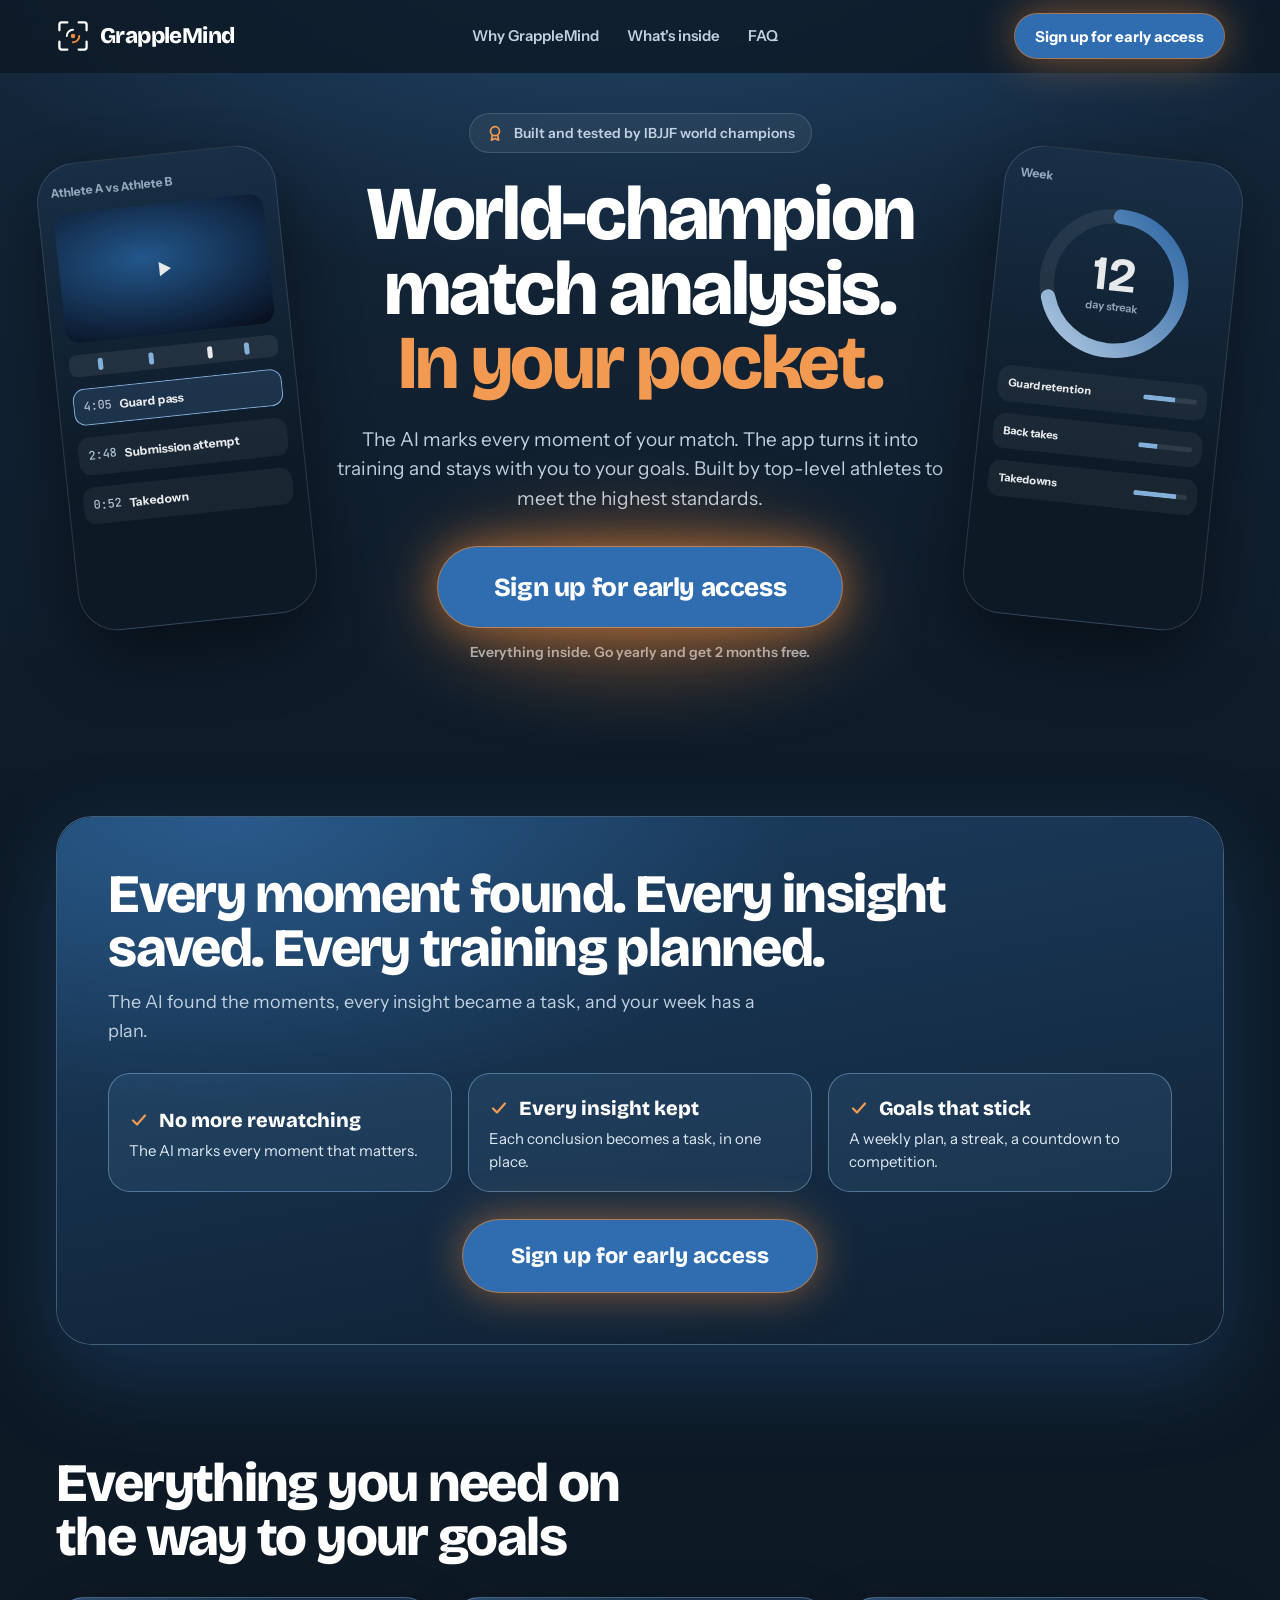
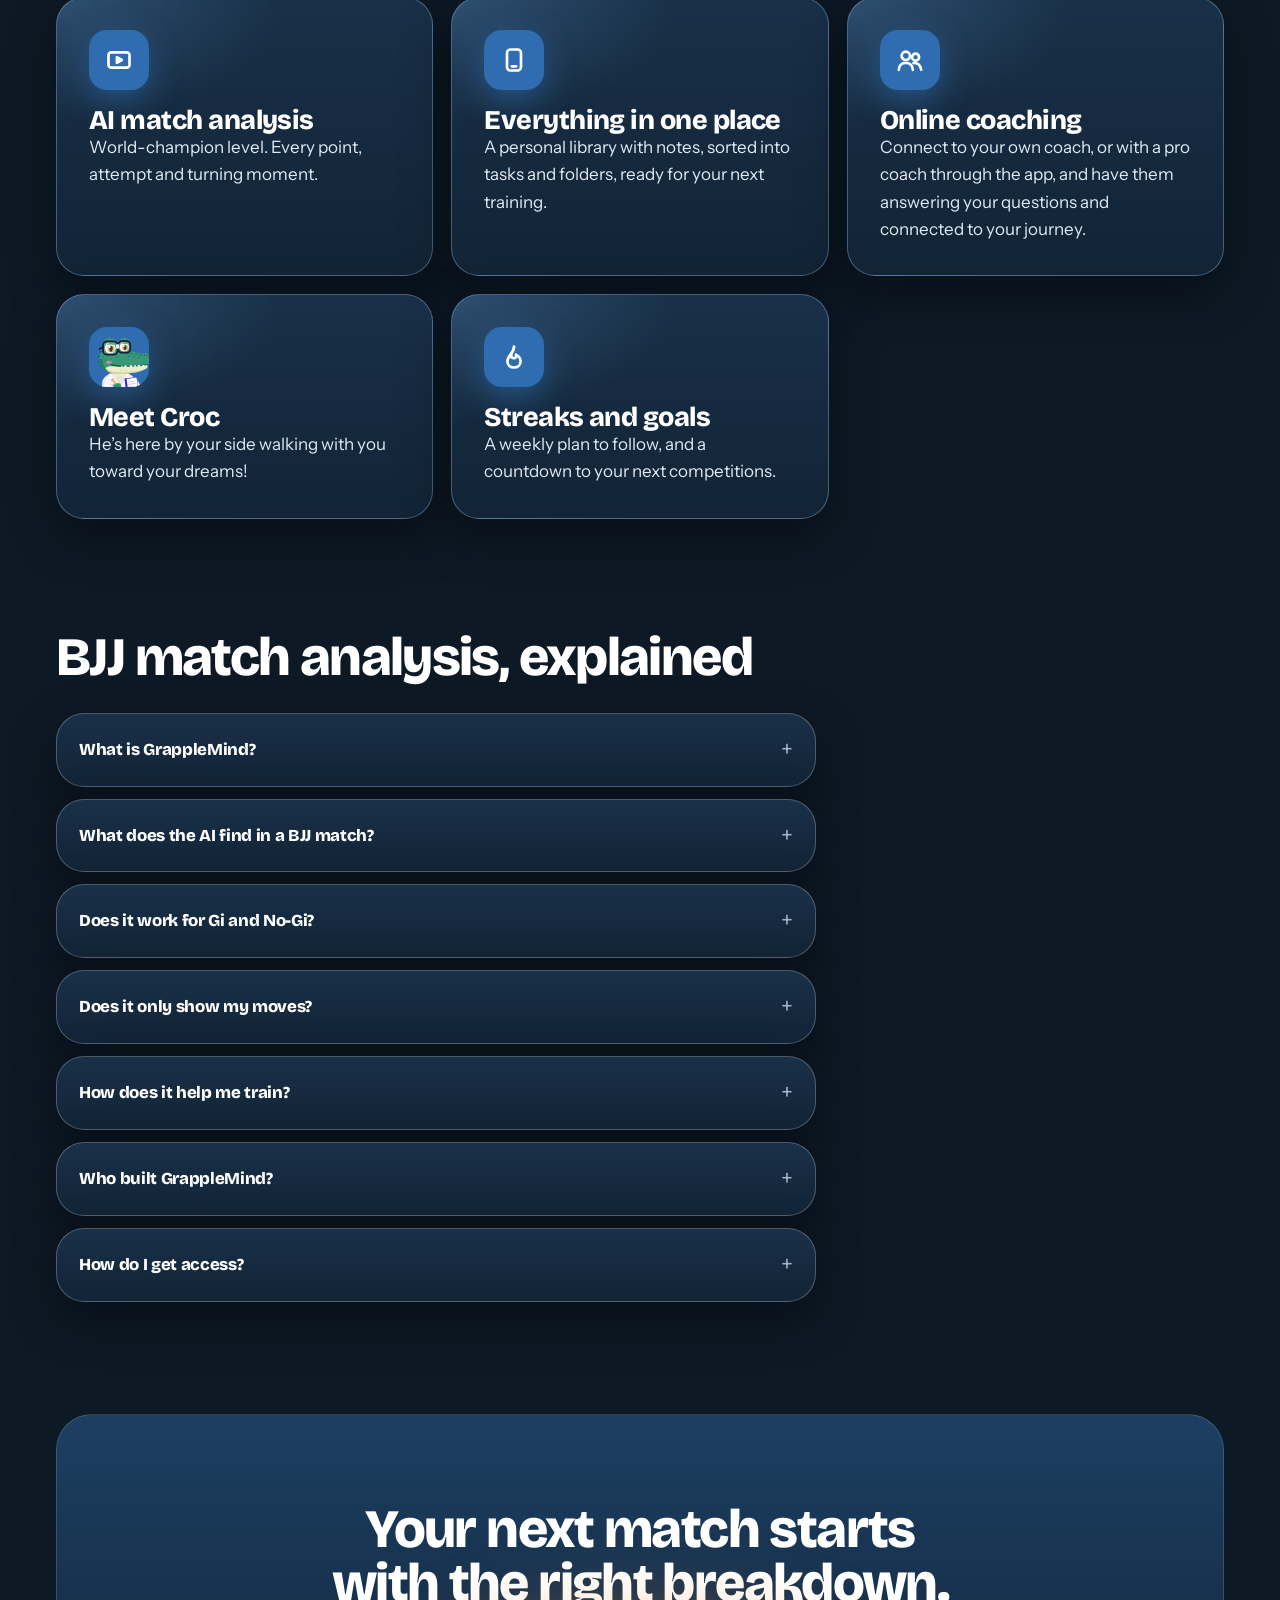
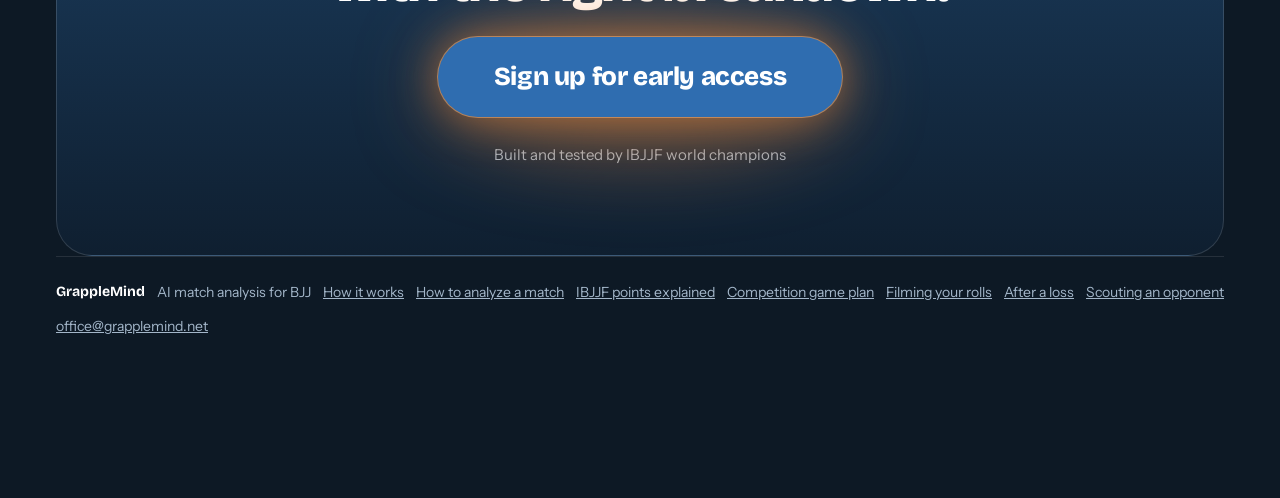
==== index.html @ 02803989 "Rebrand the site from Matsense to GrappleMind on grapplemind.net Company name and domain only; page " ====
<!doctype html>
<html lang="en">
<head>
<!-- Google tag (Google Analytics) -->
<script async src="https://www.googletagmanager.com/gtm.js?id=GTM-PMDFW2C8"></script>
<script>
  window.dataLayer = window.dataLayer || [];
  function gtag(){dataLayer.push(arguments);}
  gtag('js', new Date());
</script>
<meta charset="utf-8">
<meta name="viewport" content="width=device-width, initial-scale=1, viewport-fit=cover">
<title>GrappleMind – AI BJJ Match Analysis App | Early Access</title>
<meta name="theme-color" content="#0d1925">
<meta name="description" content="Upload your BJJ competition match and GrappleMind's AI marks every guard pass, sweep, takedown and submission attempt, then turns it into a training plan. Built and tested by IBJJF world champions.">
<link rel="canonical" href="https://grapplemind.net/">
<meta name="robots" content="index, follow, max-image-preview:large">
<meta name="google-site-verification" content="oQMGC3H673FT-9QRJowRnV9XY1MsQq0Cfc3tOooZmzQ">
<meta property="og:type" content="website">
<meta property="og:site_name" content="GrappleMind">
<meta property="og:url" content="https://grapplemind.net/">
<meta property="og:title" content="GrappleMind – AI BJJ match analysis, in your pocket">
<meta property="og:description" content="The AI marks every moment of your BJJ match and turns it into training. Built and tested by IBJJF world champions. Sign up for early access.">
<meta property="og:image" content="https://grapplemind.net/og-image.png">
<meta property="og:image:width" content="1200">
<meta property="og:image:height" content="630">
<meta property="og:image:alt" content="GrappleMind: world-champion BJJ match analysis in your pocket">
<meta property="og:locale" content="en_US">
<meta name="twitter:card" content="summary_large_image">
<meta name="twitter:title" content="GrappleMind – AI BJJ match analysis, in your pocket">
<meta name="twitter:description" content="The AI marks every moment of your BJJ match and turns it into training. Built and tested by IBJJF world champions.">
<meta name="twitter:image" content="https://grapplemind.net/og-image.png">
<link rel="icon" type="image/png" sizes="512x512" href="/icon-512.png">
<link rel="apple-touch-icon" href="/icon-512.png">
<script type="application/ld+json">
{
  "@context": "https://schema.org",
  "@graph": [
    {
      "@type": "Organization",
      "@id": "https://grapplemind.net/#org",
      "name": "GrappleMind",
      "url": "https://grapplemind.net/",
      "email": "office@grapplemind.net",
      "logo": "https://grapplemind.net/icon-512.png"
    },
    {
      "@type": "WebSite",
      "@id": "https://grapplemind.net/#website",
      "name": "GrappleMind",
      "url": "https://grapplemind.net/",
      "inLanguage": "en",
      "publisher": { "@id": "https://grapplemind.net/#org" }
    },
    {
      "@type": "SoftwareApplication",
      "name": "GrappleMind",
      "applicationCategory": "SportsApplication",
      "operatingSystem": "Web, iOS, Android",
      "url": "https://grapplemind.net/",
      "description": "AI match analysis for Brazilian Jiu-Jitsu (BJJ). The AI marks every point, attempt and turning moment in a competition match, turns each insight into a task, and builds a weekly training plan with streaks and a countdown to your next competition.",
      "publisher": { "@id": "https://grapplemind.net/#org" }
    },
    {
      "@type": "FAQPage",
      "mainEntity": [
        {
          "@type": "Question",
          "name": "What is GrappleMind?",
          "acceptedAnswer": {
            "@type": "Answer",
            "text": "GrappleMind is an AI match analysis app for Brazilian Jiu-Jitsu. You upload a video of your competition match, and the AI marks every moment that mattered, so you skip rewatching dead time and go straight to studying the key exchanges."
          }
        },
        {
          "@type": "Question",
          "name": "What does the AI find in a BJJ match?",
          "acceptedAnswer": {
            "@type": "Answer",
            "text": "Scoring moves like guard passes, sweeps, takedowns, mount, knee on belly and back takes, plus near-successful attempts such as advantages and submission attempts. Each moment is timestamped so you can jump right to it."
          }
        },
        {
          "@type": "Question",
          "name": "Does it work for Gi and No-Gi?",
          "acceptedAnswer": {
            "@type": "Answer",
            "text": "Yes. GrappleMind analyzes both Gi and No-Gi competition matches."
          }
        },
        {
          "@type": "Question",
          "name": "Does it only show my moves?",
          "acceptedAnswer": {
            "@type": "Answer",
            "text": "No. It marks what both athletes did. If your opponent passed your guard, you see that moment too, because that is exactly what you need to learn from."
          }
        },
        {
          "@type": "Question",
          "name": "How does it help me train?",
          "acceptedAnswer": {
            "@type": "Answer",
            "text": "Every insight you take from a match becomes a task in your personal library. The app builds a weekly training plan with a streak and a countdown to your next competition, and you can connect with a coach to review your matches together."
          }
        },
        {
          "@type": "Question",
          "name": "Who built GrappleMind?",
          "acceptedAnswer": {
            "@type": "Answer",
            "text": "GrappleMind is built and tested by IBJJF world champions who review their own matches this way, so the analysis matches how top competitors actually study."
          }
        },
        {
          "@type": "Question",
          "name": "How do I get access?",
          "acceptedAnswer": {
            "@type": "Answer",
            "text": "Sign up for early access on this page. Going yearly gets you 2 months free."
          }
        }
      ]
    }
  ]
}
</script>
<link rel="preconnect" href="https://fonts.googleapis.com">
<link rel="preconnect" href="https://fonts.gstatic.com" crossorigin>
<link rel="stylesheet" href="https://fonts.googleapis.com/css2?family=Bricolage+Grotesque:opsz,wght@12..96,600..800&family=Instrument+Sans:wght@400;500;600;700&family=JetBrains+Mono:wght@500&family=Caveat:wght@500;700&display=swap">
<style>
:root {
color-scheme: dark;
--ground: #0d1925;
--ground-top: #14273b;
--raised-top: #193048;
--raised: #122436;
--panel-top: #1c3f62;
--panel-bottom: #0f1f30;
--brand: #2f6db0;
--brand-deep: #255d95;
--brand-ink: #90bfee;
--brand-soft: rgba(100, 160, 220, 0.18);
--brand-glow: rgba(60, 130, 200, 0.42);
--ink: #ffffff;
--ink-soft: #e0eaf4;
--ink-muted: #c0d0e0;
--ink-subtle: #a3b6c9;
--on-pill: #0f1f30;
--line: rgba(255, 255, 255, 0.14);
--line-strong: rgba(255, 255, 255, 0.24);
--glass: rgba(255, 255, 255, 0.06);
--scrim: rgba(4, 10, 18, 0.66);
--warm-glow: rgba(243, 140, 60, 0.55);
--warm-edge: rgba(246, 176, 116, 0.55);
--warm: #f39a52;
--mark: #f08a3c;
--focus: #ffd24a;
--danger: #ff9b9b;
--font-display: "Bricolage Grotesque", "Helvetica Neue", Arial, sans-serif;
--font-body: "Instrument Sans", "Helvetica Neue", Arial, sans-serif;
--font-mono: "JetBrains Mono", Menlo, Consolas, monospace;
--step--1: 0.875rem;
--step-0: 1.0625rem;
--step-1: 1.25rem;
--step-2: clamp(1.5rem, 1.2rem + 1vw, 1.75rem);
--step-3: clamp(2rem, 1.3rem + 2.6vw, 3.6rem);
--step-4: clamp(2.6rem, 1.6rem + 4vw, 4.75rem);
--radius-card: 28px;
--radius-panel: 36px;
--wrap: 1200px;
--gutter: 16px;
--ease-out: cubic-bezier(0.23, 1, 0.32, 1);
--ease-in-out: cubic-bezier(0.77, 0, 0.175, 1);
--ease-drawer: cubic-bezier(0.32, 0.72, 0, 1);
}
* { box-sizing: border-box; }
[hidden] { display: none !important; }
main { overflow-x: clip; }
html { scroll-behavior: smooth; -webkit-tap-highlight-color: transparent; -webkit-text-size-adjust: 100%; }
button, .join, .ghost, .chips a, .nav a, .plan, .again, .linkbtn, .x, .brand {
touch-action: manipulation; user-select: none; -webkit-user-select: none; -webkit-touch-callout: none;
}
@media (prefers-reduced-motion: reduce) { html { scroll-behavior: auto; } }
body {
margin: 0;
font-family: var(--font-body);
font-size: var(--step-0);
line-height: 1.6;
color: var(--ink);
background:
radial-gradient(1100px 620px at 50% -140px, rgba(60, 130, 200, 0.42), rgba(60, 130, 200, 0) 70%),
linear-gradient(var(--ground-top) 0, var(--ground) 900px) var(--ground);
overflow-x: clip;
}
h1, h2, h3 { font-family: var(--font-display); font-weight: 800; margin: 0; text-wrap: balance; }
p { margin: 0; }
a { color: var(--brand-ink); }
a:focus-visible, button:focus-visible, .plan:has(input:focus-visible) {
outline: 2px solid var(--focus); outline-offset: 3px;
}
.wrap { max-width: var(--wrap); margin-inline: auto; padding-inline: var(--gutter); }
.sr-only { position: absolute; width: 1px; height: 1px; overflow: hidden; clip: rect(0 0 0 0); white-space: nowrap; }
.join {
position: relative; display: inline-flex; align-items: center; justify-content: center; gap: 10px;
border: 0; border-radius: 999px; cursor: pointer; text-decoration: none;
background: var(--brand); color: var(--ink);
font-family: var(--font-body); font-weight: 700; font-size: var(--step-0);
height: 52px; padding-inline: 26px;
box-shadow: 0 0 0 1px var(--warm-edge), 0 0 44px var(--warm-glow);
transition: transform 160ms var(--ease-out), box-shadow 200ms ease;
}
.join:active { transform: scale(.97); }
.join--hero {
height: 80px; padding-inline: 56px; font-family: var(--font-display); font-weight: 800;
font-size: 1.625rem; letter-spacing: -0.4px;
}
.ghost {
display: inline-flex; align-items: center; height: 44px; padding-inline: 18px; border-radius: 999px;
border: 1px solid var(--line-strong); color: var(--ink); text-decoration: none; font-weight: 700; font-size: 0.9375rem;
background: transparent; cursor: pointer; font-family: var(--font-body);
transition: background 150ms ease, transform 160ms var(--ease-out);
}
.ghost:active, .chips a:active, .x:active, .again:active, .linkbtn:active { transform: scale(.97); }
.aura-wrap { position: relative; display: inline-flex; justify-content: center; }
.aura {
position: absolute; left: 50%; top: 50%; width: 440px; max-width: 100%; height: 120px;
transform: translate(-50%, -40%); border-radius: 50%;
background: rgba(243, 140, 60, 0.48); filter: blur(44px); pointer-events: none;
animation: breathe 3.2s ease-in-out infinite;
}
@keyframes breathe { 0%, 100% { opacity: .55; scale: 1; } 50% { opacity: 1; scale: 1.12; } }
@media (prefers-reduced-motion: reduce) { .aura { animation: none; opacity: .8; } }
.top {
position: sticky; top: env(safe-area-inset-top, 0px); z-index: 20;
background: rgba(13, 25, 37, 0.82); backdrop-filter: blur(12px); -webkit-backdrop-filter: blur(12px);
border-bottom: 1px solid transparent; transition: border-color .2s;
}
.top.is-scrolled { border-bottom-color: rgba(255, 255, 255, 0.08); }
.top__row { display: flex; align-items: center; justify-content: space-between; gap: 16px; min-height: 72px; }
.brand { display: inline-flex; align-items: center; gap: 10px; color: var(--ink); text-decoration: none; }
.brand__name { font-family: var(--font-display); font-weight: 800; font-size: 1.4rem; letter-spacing: -0.6px; }
.nav { display: flex; gap: 28px; }
.nav a { color: var(--ink-muted); text-decoration: none; font-weight: 600; font-size: 0.9375rem; transition: color .15s; }
.nav a.is-here { color: var(--ink); }
.top__actions { display: flex; align-items: center; gap: 10px; }
.top__join { height: 44px; padding-inline: 20px; font-size: 0.9375rem; opacity: 0; pointer-events: none; transform: translateY(-4px); transition: opacity 200ms ease, transform 200ms var(--ease-out); }
.top.show-join .top__join { opacity: 1; pointer-events: auto; transform: none; }
.chips { display: none; gap: 8px; overflow-x: auto; scrollbar-width: none; padding-bottom: 12px; }
.chips::-webkit-scrollbar { display: none; }
.chips a {
flex: none; display: inline-flex; align-items: center; height: 36px; padding-inline: 14px; border-radius: 999px;
background: var(--glass); border: 1px solid var(--line); color: var(--ink-soft); text-decoration: none; font-size: var(--step--1); font-weight: 600;
}
.chips a.is-here { background: var(--brand-soft); border-color: var(--brand-ink); color: var(--ink); }
.hero { padding-block: 40px 96px; }
.hero__grid { display: grid; grid-template-columns: minmax(0, 1fr) minmax(0, 620px) minmax(0, 1fr); gap: 32px; align-items: center; }
.hero__centre { display: flex; flex-direction: column; align-items: center; text-align: center; gap: 24px; min-width: 0; }
.badge {
display: inline-flex; align-items: center; gap: 10px; padding: 8px 16px; border-radius: 999px;
background: var(--glass); border: 1px solid var(--line); font-size: var(--step--1); font-weight: 600; color: var(--ink-muted);
}
.hero h1 { font-size: var(--step-4); line-height: 0.98; letter-spacing: -0.03em; }
.hero h1 em { font-style: normal; color: var(--warm); }
.hero__lede { font-size: 1.1875rem; line-height: 1.55; color: var(--ink-muted); max-width: 34em; }
.hero__note { font-size: var(--step--1); font-weight: 600; color: var(--ink-subtle); }
.joinbox { width: 100%; display: flex; flex-direction: column; align-items: center; gap: 14px; margin-top: 10px; }
.planform {
position: relative; width: 100%; max-width: 560px; text-align: left;
display: flex; flex-direction: column; gap: 14px; padding: 18px; border-radius: 30px;
background: rgba(13, 25, 37, 0.94); border: 1px solid var(--warm-edge); box-shadow: 0 20px 60px rgba(0, 0, 0, 0.45);
animation: rise 240ms var(--ease-out);
}
@keyframes rise { from { opacity: 0; transform: translateY(8px) scale(.98); } to { opacity: 1; transform: none; } }
@media (prefers-reduced-motion: reduce) { .planform, .sheet__card { animation: fade 200ms ease; } .thumbbar, .top__join { transition: opacity 200ms ease; } }
.planform__head { display: flex; justify-content: space-between; align-items: center; gap: 12px; }
.planform__title { font-size: var(--step--1); font-weight: 700; color: var(--ink-muted); }
.planform__done { font-weight: 700; color: var(--ink); text-align: center; padding: 8px 0; }
#earlyRow input { flex-basis: 140px; }
.linkbtn { background: none; border: 0; color: var(--ink-subtle); font: inherit; font-size: var(--step--1); cursor: pointer; min-height: 44px; padding: 0 10px; margin: -10px -6px -10px 0; border-radius: 10px; }
.plans { display: grid; grid-template-columns: repeat(2, minmax(0, 1fr)); gap: 10px; border: 0; margin: 0; padding: 0; }
.plan { position: relative; display: flex; flex-direction: column; gap: 6px; padding: 14px 16px; border-radius: 18px; cursor: pointer;
background: rgba(255, 255, 255, 0.04); border: 2px solid var(--line); transition: background 150ms ease, border-color 150ms ease, transform 160ms var(--ease-out); }
.plan:active { transform: scale(.98); }
.plan input { position: absolute; opacity: 0; pointer-events: none; }
.plan:has(input:checked) { background: var(--brand-soft); border-color: var(--brand-ink); }
.plan__name { display: flex; justify-content: space-between; align-items: center; gap: 6px; font-weight: 700; font-size: 0.9375rem; }
.plan__tag { font-size: 0.75rem; font-weight: 800; padding: 3px 9px; border-radius: 999px; background: var(--warm); color: var(--on-pill); }
.plan__price { font-family: var(--font-display); font-weight: 800; font-size: 1.875rem; line-height: 1.1; }
.plan__price small { font-family: var(--font-body); font-weight: 500; font-size: var(--step--1); color: var(--ink-muted); }
.plan__sub { font-size: 0.8125rem; color: var(--ink-subtle); }
.emailrow { display: flex; flex-wrap: wrap; gap: 8px; padding: 6px; border-radius: 999px; background: rgba(5, 12, 20, 0.5); border: 1px solid var(--line-strong); }
.emailrow:focus-within { border-color: var(--brand-ink); }
.emailrow input { flex: 1 1 200px; min-width: 0; height: 56px; padding-inline: 20px; border: 0; background: transparent; color: var(--ink); font: inherit; font-size: 1.0625rem; }
.emailrow input:focus { outline: none; }
.emailrow input::placeholder, .field input::placeholder { color: var(--ink-subtle); }
.emailrow .join { height: 56px; }
.err { font-size: var(--step--1); color: var(--danger); }
.phone {
width: 240px; height: 470px; border-radius: 40px; padding: 18px 14px; margin-inline: auto;
background: linear-gradient(var(--raised-top), var(--ground) 70%); border: 1px solid var(--line);
box-shadow: 0 30px 70px rgba(0, 0, 0, 0.5); display: flex; flex-direction: column; gap: 12px; opacity: .9;
}
.phone--l { transform: rotate(-6deg); }
.phone--r { transform: rotate(6deg); }
.phone__title { font-size: 0.75rem; font-weight: 700; color: var(--ink-subtle); }
.video { height: 130px; border-radius: 14px; background: radial-gradient(200px 100px at 40% 40%, var(--brand-deep), #070b19); display: grid; place-items: center; }
.strip { position: relative; height: 22px; border-radius: 8px; background: rgba(255, 255, 255, 0.08); }
.strip span { position: absolute; top: 5px; width: 5px; height: 12px; border-radius: 2px; background: var(--brand-ink); }
.strip span.now { background: var(--ink); }
.moment { display: flex; gap: 8px; align-items: center; padding: 9px 10px; border-radius: 12px; background: var(--glass); font-size: 0.75rem; font-weight: 700; }
.moment.is-on { background: var(--brand-soft); box-shadow: inset 0 0 0 1px var(--brand-ink); }
.moment time { font-family: var(--font-mono); font-weight: 500; color: var(--ink-muted); }
.ring { position: relative; width: 160px; height: 160px; align-self: center; }
.ring__num { position: absolute; inset: 0; display: flex; flex-direction: column; align-items: center; justify-content: center; }
.ring__num b { font-family: var(--font-display); font-size: 3rem; line-height: 1; }
.ring__num span { font-size: 0.6875rem; font-weight: 600; color: var(--ink-subtle); }
.ring__arc { stroke-dasharray: 0 528; transition: stroke-dasharray 1.4s cubic-bezier(.2, .8, .2, 1); }
.ring.is-in .ring__arc { stroke-dasharray: 370 528; }
@media (prefers-reduced-motion: reduce) { .ring__arc { transition: none; stroke-dasharray: 370 528; } }
.bar { display: flex; align-items: center; gap: 8px; background: var(--glass); border-radius: 12px; padding: 9px 10px; font-size: 0.6875rem; font-weight: 700; }
.bar span:first-child { flex: 1; }
.bar i { display: block; width: 54px; height: 5px; border-radius: 999px; background: rgba(255, 255, 255, 0.1); overflow: hidden; }
.bar i::after { content: ""; display: block; height: 100%; width: var(--p); background: var(--brand-ink); }
.section { padding-block: 56px; scroll-margin-top: 90px; }
.section h2 { font-size: var(--step-3); line-height: 1; letter-spacing: -0.03em; max-width: 16em; }
.cards { display: grid; grid-template-columns: repeat(auto-fit, minmax(min(300px, 100%), 1fr)); gap: 18px; margin-top: 32px; }
.card {
border-radius: var(--radius-card); padding: 32px; display: flex; flex-direction: column; gap: 16px;
background: linear-gradient(180deg, var(--raised-top), var(--raised)); border: 1px solid var(--line-strong);
box-shadow: 0 18px 50px rgba(0, 0, 0, 0.4); transition: transform 200ms var(--ease-out), border-color 200ms ease;
}
.card h3 { font-size: 1.875rem; line-height: 1.05; letter-spacing: -0.02em; }
.card p { font-size: 1.125rem; color: var(--ink-soft); }
.card__top { display: flex; justify-content: space-between; align-items: center; }
.icon-ring { width: 60px; height: 60px; border-radius: 50%; background: rgba(255, 255, 255, 0.1); border: 1px solid rgba(255, 255, 255, 0.3); display: grid; place-items: center; }
.card__n { font-family: var(--font-display); font-size: 2.75rem; font-weight: 800; color: rgba(255, 255, 255, 0.16); }
.card--feature { background: radial-gradient(320px 180px at 0% 0%, rgba(100, 160, 220, 0.28), rgba(100, 160, 220, 0) 70%), linear-gradient(180deg, var(--raised-top), var(--raised)); border-color: rgba(144, 191, 238, 0.38); }
.card--feature h3 { font-size: 1.6875rem; }
.card--feature p { font-size: 1.0625rem; }
.icon-tile { width: 60px; height: 60px; border-radius: 18px; background: var(--brand); box-shadow: 0 10px 30px rgba(47, 109, 176, 0.55); display: grid; place-items: center; }
.icon-tile--croc { overflow: hidden; }
.icon-tile--croc svg { width: 127%; height: auto; aspect-ratio: 1; max-width: none; display: block; }
.sortpanel {
border-radius: var(--radius-panel); padding: clamp(24px, 4vw, 56px);
border: 1px solid rgba(144, 191, 238, 0.4); display: flex; flex-direction: column; gap: 28px;
position: relative; isolation: isolate;
background: linear-gradient(170deg, var(--raised), var(--ground)); box-shadow: 0 30px 90px rgba(0, 0, 0, 0.35);
transition: box-shadow 1.4s var(--ease-in-out);
}
.sortpanel::before {
content: ""; position: absolute; inset: 0; z-index: -1; border-radius: inherit; opacity: 0;
background: radial-gradient(800px 420px at 15% 0%, var(--brand-glow), rgba(100, 160, 220, 0) 70%), linear-gradient(170deg, var(--panel-top), var(--panel-bottom));
transition: opacity 1.4s var(--ease-in-out);
}
.sortpanel.done::before { opacity: 1; }
.sortpanel.done { box-shadow: 0 30px 90px rgba(47, 109, 176, 0.3); }
.sortpanel h2 { max-width: 16em; }
.sortlede { margin-top: 12px; font-size: 1.125rem; color: var(--ink-muted); max-width: 36em; }
.sortgrid { display: block; }
.board { position: relative; height: 420px; border-radius: 28px; background: rgba(5, 12, 20, 0.35); border: 1px solid var(--line); overflow: hidden; }
.snote {
position: absolute; left: 0; top: 0; padding: 11px 14px; border-radius: 12px; will-change: transform;
transition: transform 1.6s var(--ease-in-out), width 1.6s var(--ease-in-out), background .6s ease, border-color .6s ease, box-shadow .6s ease;
}
.snote { background: rgba(200, 212, 232, 0.12); border: 1px solid rgba(255, 255, 255, 0.16); font-family: "Caveat", "Segoe Print", cursive; font-size: 1.5rem; line-height: 1.1; color: var(--ink-soft); box-shadow: 0 10px 24px rgba(0, 0, 0, 0.35); }
.snote.is-clean { font-family: var(--font-body); background: var(--glass); border: 1px solid var(--line); font-size: 0.875rem; font-weight: 600; line-height: 1.35; border-radius: 14px; box-shadow: none; }
.snote.is-clean.is-first { background: var(--brand-soft); border-color: var(--brand-ink); }
.sjunk { position: absolute; display: inline-flex; align-items: center; gap: 8px; padding: 8px 14px; border-radius: 999px; background: rgba(255, 255, 255, 0.08); border: 1px solid rgba(255, 255, 255, 0.16); font-size: 0.8125rem; color: var(--ink-muted); transition: opacity .9s ease, transform .9s var(--ease-out); }
.done .sjunk { opacity: 0; transform: scale(.85); }
.scolh { position: absolute; display: flex; justify-content: space-between; align-items: baseline; transition: opacity .8s ease 2.4s; }
.scolh b { font-family: var(--font-display); font-size: 1.2rem; }
.scolh span { font-size: 0.8125rem; font-weight: 700; color: var(--brand-ink); }
.sbar { position: absolute; height: 5px; border-radius: 999px; background: rgba(255, 255, 255, 0.1); overflow: hidden; transition: opacity .8s ease 2.4s; }
.sbar i { display: block; height: 100%; background: var(--brand-ink); }
.mess .scolh, .mess .sbar { opacity: 0; transition-delay: 0s; }
.benefits { list-style: none; margin: 0; padding: 0; display: grid; grid-template-columns: repeat(auto-fit, minmax(min(260px, 100%), 1fr)); gap: 16px; }
.benefit { flex: 1; display: flex; flex-direction: column; justify-content: center; gap: 4px; padding: 18px 20px; border-radius: 22px; background: rgba(5, 12, 20, 0.35); border: 1px solid var(--line); transition: border-color .8s ease 2.6s, background .8s ease 2.6s; }
.done .benefit { border-color: rgba(144, 191, 238, 0.45); background: rgba(100, 160, 220, 0.12); }
.benefit h3 { display: flex; align-items: center; gap: 10px; font-size: 1.25rem; }
.benefit p { font-size: 0.9375rem; line-height: 1.5; color: var(--ink-soft); }
.sortpanel.still, .sortpanel.still::before, .sortpanel.still * { transition: none !important; animation: none !important; }
.sortcta { display: flex; justify-content: center; }
.again { justify-self: start; background: none; border: 0; color: var(--ink-subtle); font: inherit; font-size: 0.9375rem; cursor: pointer; padding: 8px; border-radius: 8px; text-decoration: underline; text-underline-offset: 3px; }
.join--section { height: 72px; padding-inline: 48px; font-family: var(--font-display); font-weight: 800; font-size: 1.375rem; }
@media (prefers-reduced-motion: reduce) {
.snote, .sjunk, .scolh, .sbar, .benefit { transition: opacity .4s ease; }
.sortpanel, .sortpanel::before { transition: opacity .6s ease; }
}
.final { padding-block: 56px 120px; }
.final__panel {
border-radius: var(--radius-panel); padding: clamp(48px, 7vw, 88px) 24px; text-align: center;
background: linear-gradient(180deg, var(--panel-top), var(--panel-bottom)); border: 1px solid var(--line);
display: flex; flex-direction: column; align-items: center; gap: 26px;
}
.final h2 { font-size: var(--step-3); line-height: 1; letter-spacing: -0.03em; }
.final p { color: var(--ink-subtle); font-size: 0.9375rem; }
.foot { border-top: 1px solid rgba(255, 255, 255, 0.1); padding-block: 24px 40px; display: flex; justify-content: space-between; flex-wrap: wrap; gap: 12px; color: var(--ink-subtle); font-size: var(--step--1); }
.foot b { font-family: var(--font-display); color: var(--ink); }
.foot a { color: var(--ink-subtle); }
.foot a:hover { color: var(--ink); }
.thumbbar { display: none; }
.sheet { position: fixed; inset: 0; z-index: 50; display: grid; place-items: center; padding: 16px; background: var(--scrim); animation: fade 200ms ease; }
@keyframes fade { from { opacity: 0; } }
@keyframes pop { from { opacity: 0; transform: scale(.96); } }
@keyframes drawer { from { transform: translateY(100%); } }
.sheet__card {
width: 100%; max-width: 460px; max-height: calc(100dvh - 32px); overflow: auto;
border-radius: 30px; padding: 28px; background: linear-gradient(180deg, var(--panel-top), var(--raised));
border: 1px solid rgba(144, 191, 238, 0.45); box-shadow: 0 30px 90px rgba(0, 0, 0, 0.6);
display: flex; flex-direction: column; gap: 18px; animation: pop 220ms var(--ease-out); overscroll-behavior: contain;
}
.sheet__top { display: flex; justify-content: space-between; align-items: center; gap: 12px; }
.x { width: 44px; height: 44px; border-radius: 50%; border: 1px solid var(--line); background: var(--glass); color: var(--ink); cursor: pointer; display: grid; place-items: center; }
.trail { display: flex; gap: 6px; list-style: none; margin: 0; padding: 0; font-size: 0.8125rem; font-weight: 700; color: var(--ink-subtle); }
.trail li { display: flex; align-items: center; gap: 6px; }
.trail li + li::before { content: ""; width: 14px; height: 1px; background: var(--line-strong); }
.trail .on { color: var(--ink); }
.trail .ok { color: var(--brand-ink); }
.sheet h2 { font-size: 1.75rem; letter-spacing: -0.02em; }
.summary { display: flex; justify-content: space-between; align-items: center; gap: 12px; padding: 14px 16px; border-radius: 18px; background: var(--brand-soft); border: 1px solid var(--brand-ink); }
.summary b { font-family: var(--font-display); font-size: 1.25rem; }
.summary span { color: var(--ink-muted); font-size: 0.875rem; }
.field { display: flex; flex-direction: column; gap: 6px; }
.field label { font-size: 0.875rem; font-weight: 600; color: var(--ink-muted); }
.field input { height: 54px; padding-inline: 16px; border-radius: 16px; border: 1px solid var(--line-strong); background: rgba(5, 12, 20, 0.5); color: var(--ink); font: inherit; }
.field input:focus { outline: none; border-color: var(--brand-ink); }
.sheet .join { width: 100%; height: 58px; font-size: 1.0625rem; }
.fine { font-size: 0.8125rem; color: var(--ink-subtle); text-align: center; }
.preview-note { font-size: 0.8125rem; color: var(--ink-subtle); padding: 10px 12px; border-radius: 12px; background: var(--glass); border: 1px dashed var(--line-strong); }
@media (hover: hover) and (pointer: fine) {
.join:hover { transform: scale(1.03); box-shadow: 0 0 0 1px var(--warm-edge), 0 0 72px rgba(243, 140, 60, 0.66); }
.join:active { transform: scale(.97); }
.ghost:hover { background: var(--glass); }
.nav a:hover { color: var(--ink); }
.linkbtn:hover, .again:hover { color: var(--ink); }
.plan:hover { border-color: var(--line-strong); }
.card:hover { transform: translateY(-6px); border-color: rgba(144, 191, 238, 0.6); }
}
@media (max-width: 1060px) {
.hero__grid { grid-template-columns: minmax(0, 1fr); }
.hero__side { display: none; }
}
@media (max-width: 760px) {
.nav, .top__join { display: none; }
.chips { display: flex; }
.top { position: relative; top: auto; }
.top__row { min-height: 64px; }
.hero { padding-block: 24px 40px; }
.hero h1 { font-size: 2.625rem; letter-spacing: -0.04em; }
.hero__lede { font-size: var(--step-0); }
.join--hero { width: 100%; height: 68px; padding-inline: 20px; font-size: 1.375rem; }
.aura-wrap { width: 100%; }
.planform { padding: 12px; border-radius: 26px; }
.plans { grid-template-columns: minmax(0, 1fr); gap: 8px; }
.plan { display: grid; grid-template-columns: minmax(0, 1fr) auto; grid-template-areas: "name price" "sub price"; align-items: center; column-gap: 12px; row-gap: 2px; padding: 12px 16px; }
.plan__name { grid-area: name; justify-content: flex-start; gap: 8px; }
.plan__price { grid-area: price; font-size: 1.625rem; text-align: right; }
.plan__price small { display: block; font-size: 0.75rem; }
.plan__sub { grid-area: sub; }
.emailrow { flex-direction: column; border-radius: 22px; }
.emailrow input { height: 52px; flex-basis: auto; }
.emailrow .join { width: 100%; }
.section { padding-block: 40px; scroll-margin-top: 120px; }
.section h2, .final h2 { font-size: 2rem; letter-spacing: -0.035em; }
.card { padding: 24px; border-radius: 24px; }
.card h3 { font-size: 1.5625rem; }
.card p { font-size: 1rem; }
.card--feature { flex-direction: row; align-items: flex-start; }
.card--feature .icon-tile { flex: none; width: 52px; height: 52px; border-radius: 16px; }
.card--feature h3 { font-size: 1.3125rem; margin-bottom: 6px; }
.final { padding-block: 32px 140px; }
.sortpanel { border-radius: 28px; }
.snote:not(.is-clean) { font-size: 1.35rem; }
.sortcta { grid-template-columns: minmax(0, 1fr); justify-items: center; }
.again { justify-self: center; order: 2; }
.join--section { width: 100%; height: 64px; padding-inline: 20px; font-size: 1.25rem; }
.thumbbar {
display: block; position: fixed; left: 0; right: 0; bottom: 0; z-index: 30;
padding: 12px 16px calc(16px + env(safe-area-inset-bottom, 0px));
background: linear-gradient(rgba(13, 25, 37, 0), rgba(13, 25, 37, 0.95) 35%);
transition: transform 300ms var(--ease-out), opacity 200ms ease;
}
.thumbbar.is-hidden { transform: translateY(110%); opacity: 0; pointer-events: none; }
.thumbbar .join { width: 100%; height: 56px; justify-content: space-between; padding-inline: 22px 8px; }
.thumbbar .join span:last-child { width: 40px; height: 40px; border-radius: 50%; background: rgba(255, 255, 255, 0.18); display: grid; place-items: center; }
.sheet { place-items: end stretch; padding: 0; }
.sheet__card { max-width: none; border-radius: 30px 30px 0 0; padding-bottom: calc(28px + env(safe-area-inset-bottom, 0px)); max-height: 92dvh; animation: drawer 420ms var(--ease-drawer); }
}
.faq { display: grid; gap: 12px; margin-top: 28px; max-width: 760px; }
.faq__item { display: block; padding: 18px 22px; }
.faq__item summary { cursor: pointer; list-style: none; display: flex; justify-content: space-between; align-items: center; gap: 16px; }
.faq__item summary::-webkit-details-marker { display: none; }
.faq__item summary::after { content: "+"; font-size: 1.4rem; color: var(--ink-subtle); flex: none; }
.faq__item[open] summary::after { content: "\2212"; }
.faq__item h3 { font-size: 1.05rem; margin: 0; }
.faq__item p { margin: 12px 0 0; color: var(--ink-muted); line-height: 1.55; }
</style>
</head>
<body>
<header class="top" id="top">
<div class="wrap">
<div class="top__row">
<a class="brand" href="#join" aria-label="GrappleMind, back to the top">
<svg width="34" height="34" viewBox="0 0 60 60" fill="none" stroke-linecap="round" stroke-linejoin="round" aria-hidden="true"><path d="M20 6H10C7.8 6 6 7.8 6 10V20M40 6H50C52.2 6 54 7.8 54 10V20M6 40V50C6 52.2 7.8 54 10 54H20M54 40V50C54 52.2 52.2 54 50 54H40" stroke="currentColor" stroke-width="4"/><path d="M30 19A11 11 0 0 0 19 30" stroke="currentColor" stroke-width="3.5"/><path d="M30 41A11 11 0 0 0 41 30" stroke="var(--mark)" stroke-width="3.5"/><circle cx="30" cy="30" r="4" fill="var(--mark)"/></svg>
<span class="brand__name">GrappleMind</span>
</a>
<nav class="nav" aria-label="Sections">
<a href="#solution">Why GrappleMind</a>
<a href="#features">What's inside</a>
<a href="#faq">FAQ</a>
</nav>
<div class="top__actions">
<button class="join top__join" type="button" data-open-join>Sign up for early access</button>
</div>
</div>
<nav class="chips" aria-label="Sections">
<a href="#solution">Why GrappleMind</a>
<a href="#features">What's inside</a>
<a href="#faq">FAQ</a>
</nav>
</div>
</header>
<main>
<!-- HERO: the big button is the centre of the page -->
<section class="hero" id="join">
<div class="wrap hero__grid">
<div class="hero__side" aria-hidden="true">
<div class="phone phone--l">
<div class="phone__title">Athlete A vs Athlete B</div>
<div class="video"><svg width="26" height="26" viewBox="0 0 20 20" fill="currentColor"><path d="M6 4.5v11l9-5.5z"/></svg></div>
<div class="strip"><span style="left:14%"></span><span style="left:38%"></span><span class="now" style="left:66%"></span><span style="left:84%"></span></div>
<div class="moment is-on"><time>4:05</time>Guard pass</div>
<div class="moment"><time>2:48</time>Submission attempt</div>
<div class="moment"><time>0:52</time>Takedown</div>
</div>
</div>
<div class="hero__centre">
<div class="badge">
<svg width="18" height="18" viewBox="0 0 20 20" fill="none" stroke="var(--warm)" stroke-width="1.9" stroke-linecap="round" stroke-linejoin="round" aria-hidden="true"><circle cx="10" cy="8" r="5"/><path d="M7 12.5L6 18l4-2 4 2-1-5.5"/></svg>
Built and tested by IBJJF world champions
</div>
<h1>World-champion match analysis. <em>In your pocket.</em></h1>
<p class="hero__lede">The AI marks every moment of your match. The app turns it into training and stays with you to your goals. Built by top-level athletes to meet the highest standards.</p>
<div class="joinbox">
<div class="aura-wrap" id="bigWrap">
<div class="aura" aria-hidden="true"></div>
<button class="join join--hero" type="button" id="bigJoin" aria-expanded="false" aria-controls="planForm">Sign up for early access</button>
</div>
<form class="planform" id="planForm" hidden novalidate>
<div class="planform__head">
<span class="planform__title">Early access to the beta</span>
<button class="linkbtn" type="button" id="planClose">Close</button>
</div>
<div class="emailrow" id="earlyRow">
<label class="sr-only" for="ea-name">Your name</label>
<input id="ea-name" type="text" autocomplete="name" enterkeyhint="next" placeholder="Your name">
<label class="sr-only" for="email">Your email</label>
<input id="email" type="email" inputmode="email" autocomplete="email" autocapitalize="none" autocorrect="off" enterkeyhint="go" placeholder="Your email">
<button class="join" type="submit" id="planSubmit">Sign up</button>
</div>
<p class="err" id="emailErr" role="alert" hidden>Enter an email like name@example.com</p>
<p class="planform__done" id="earlyDone" role="status" hidden></p>
<p class="preview-note" id="previewNote" hidden>Preview: this page is not connected to the app yet, so nothing is sent.</p>
</form>
<p class="hero__note" id="heroNote">Everything inside. Go yearly and get 2 months free.</p>
</div>
</div>
<div class="hero__side" aria-hidden="true">
<div class="phone phone--r">
<div class="phone__title">Week</div>
<div class="ring" id="ring">
<svg width="160" height="160" viewBox="0 0 200 200"><defs><linearGradient id="ringGrad" x1="0" y1="0" x2="1" y2="1"><stop offset="0" stop-color="#c0daf4"/><stop offset="1" stop-color="#2f6db0"/></linearGradient></defs><circle cx="100" cy="100" r="84" fill="none" stroke="rgba(255,255,255,0.08)" stroke-width="18"/><circle class="ring__arc" cx="100" cy="100" r="84" fill="none" stroke="url(#ringGrad)" stroke-width="18" stroke-linecap="round" transform="rotate(-90 100 100)"/></svg>
<div class="ring__num"><b>12</b><span>day streak</span></div>
</div>
<div class="bar"><span>Guard retention</span><i style="--p:60%"></i></div>
<div class="bar"><span>Back takes</span><i style="--p:35%"></i></div>
<div class="bar"><span>Takedowns</span><i style="--p:80%"></i></div>
</div>
</div>
</div>
</section>
<!-- THE PROBLEM, SORTED INTO THE SOLUTION -->
<section class="section" id="solution" aria-labelledby="sortTitle">
<div class="wrap">
<div class="sortpanel done still" id="sortPanel">
<div aria-live="polite">
<h2 id="sortTitle">Every moment found. Every insight saved. Every training planned.</h2>
<p class="sortlede" id="sortLede">The AI found the moments, every insight became a task, and your week has a plan.</p>
</div>
<div class="sortgrid">
<ul class="benefits">
<li class="benefit"><h3><svg width="20" height="20" viewBox="0 0 20 20" fill="none" stroke="var(--warm)" stroke-width="2.2" stroke-linecap="round" stroke-linejoin="round" aria-hidden="true"><path d="M4 10.5l4 4 8-9"/></svg>No more rewatching</h3><p>The AI marks every moment that matters.</p></li>
<li class="benefit"><h3><svg width="20" height="20" viewBox="0 0 20 20" fill="none" stroke="var(--warm)" stroke-width="2.2" stroke-linecap="round" stroke-linejoin="round" aria-hidden="true"><path d="M4 10.5l4 4 8-9"/></svg>Every insight kept</h3><p>Each conclusion becomes a task, in one place.</p></li>
<li class="benefit"><h3><svg width="20" height="20" viewBox="0 0 20 20" fill="none" stroke="var(--warm)" stroke-width="2.2" stroke-linecap="round" stroke-linejoin="round" aria-hidden="true"><path d="M4 10.5l4 4 8-9"/></svg>Goals that stick</h3><p>A weekly plan, a streak, a countdown to competition.</p></li>
</ul>
</div>
<div class="sortcta">
<button class="join join--section" type="button" data-open-join>Sign up for early access</button>
</div>
</div>
</div>
</section>
<!-- WHAT'S INSIDE -->
<section class="section" id="features" aria-labelledby="featuresTitle">
<div class="wrap">
<h2 id="featuresTitle">Everything you need on the way to your goals</h2>
<div class="cards">
<article class="card card--feature"><span class="icon-tile"><svg width="28" height="28" viewBox="0 0 20 20" fill="none" stroke="currentColor" stroke-width="1.9" stroke-linecap="round" stroke-linejoin="round" aria-hidden="true"><rect x="2.5" y="4.5" width="15" height="11" rx="2"/><path d="M8.5 8v4l3.5-2z"/></svg></span><div><h3>AI match analysis</h3><p>World-champion level. Every point, attempt and turning moment.</p></div></article>
<article class="card card--feature"><span class="icon-tile"><svg width="28" height="28" viewBox="0 0 20 20" fill="none" stroke="currentColor" stroke-width="1.9" stroke-linecap="round" stroke-linejoin="round" aria-hidden="true"><rect x="5" y="2.5" width="10" height="15" rx="2.5"/><path d="M8.5 14.5h3"/></svg></span><div><h3>Everything in one place</h3><p>A personal library with notes, sorted into tasks and folders, ready for your next training.</p></div></article>
<article class="card card--feature"><span class="icon-tile"><svg width="28" height="28" viewBox="0 0 20 20" fill="none" stroke="currentColor" stroke-width="1.9" stroke-linecap="round" stroke-linejoin="round" aria-hidden="true"><circle cx="7" cy="7" r="3"/><circle cx="14" cy="8" r="2.5"/><path d="M2 17c0-3 2.2-5 5-5s5 2 5 5M12.5 12.2c2.6-.4 5 1.2 5.5 4.8"/></svg></span><div><h3>Online coaching</h3><p>Connect to your own coach, or with a pro coach through the app, and have them answering your questions and connected to your journey.</p></div></article>
<article class="card card--feature"><span class="icon-tile icon-tile--croc"><svg xmlns="http://www.w3.org/2000/svg" viewBox="10 -40 380 470" preserveAspectRatio="xMidYMin slice" aria-hidden="true"><ellipse cx="204" cy="414" rx="118" ry="9" fill="#000" opacity=".16"></ellipse><g transform="translate(136 329.84000000000003) scale(1.0) translate(-140 -330)"><path d="M140,328 C106,326 70,340 54,366 C42,386 50,404 70,400 C60,388 68,368 90,362 C110,356 126,358 140,366 Z" fill="#287b60"></path><path d="M140,328 C106,326 70,340 54,366 C50,372 48,380 49,386 C60,364 88,350 116,350 C126,350 134,352 140,356 Z" fill="#36997a"></path><clipPath id="tailclip0"><path d="M140,328 C106,326 70,340 54,366 C42,386 50,404 70,400 C60,388 68,368 90,362 C110,356 126,358 140,366 Z"></path></clipPath><g clip-path="url(#tailclip0)"><path d="M113,330 L123,330 L121,362 L111,362 Z" fill="#1a5a45" opacity=".35"></path><path d="M89,336 L99,336 L91,368 L81,368 Z" fill="#1a5a45" opacity=".35"></path><path d="M67,350 L77,350 L67,382 L57,382 Z" fill="#1a5a45" opacity=".35"></path></g><path d="M118,330 Q124,316 130,330 Z" fill="#1a5a45" transform="rotate(-8 124 327)"></path><path d="M99.4,333 Q106,317.9 112.6,333 Z" fill="#1a5a45" transform="rotate(-18 106 330)"></path><path d="M81.7,339 Q88,324.45 94.3,339 Z" fill="#1a5a45" transform="rotate(-30 88 336)"></path><path d="M66,349 Q72,335 78,349 Z" fill="#1a5a45" transform="rotate(-44 72 346)"></path><path d="M54.6,363 Q60,350.1 65.4,363 Z" fill="#1a5a45" transform="rotate(-60 60 360)"></path></g><rect x="151.6" y="362" width="34.7" height="42" rx="8" fill="#36997a"></rect><rect x="173.3" y="362" width="13.0" height="42" rx="6" fill="#287b60" opacity=".6"></rect><rect x="138" y="354" width="56" height="16" rx="14" fill="#f7f6fd" stroke="#cfcae6" stroke-width="2"></rect><rect x="139" y="359" width="54" height="10" rx="5" fill="#dcd8ee"></rect><path d="M140,355 L192,355" stroke="#cdc8e3" stroke-width="1.3" stroke-dasharray="3 3"></path><ellipse cx="172" cy="402" rx="34" ry="14" fill="#36997a"></ellipse><path d="M138,402 A34,14 0 0 0 206,402 Z" fill="#287b60"></path><circle cx="160.1" cy="396" r="2.2" fill="#287b60"></circle><circle cx="173.7" cy="396" r="2.2" fill="#287b60"></circle><circle cx="187.3" cy="396" r="2.2" fill="#287b60"></circle><path d="M155.4,411 Q158.4,418 161.4,411 Z" fill="#fdf8e6"></path><path d="M167.3,411 Q170.3,418 173.3,411 Z" fill="#fdf8e6"></path><path d="M179.2,411 Q182.2,418 185.2,411 Z" fill="#fdf8e6"></path><path d="M191.1,411 Q194.1,418 197.1,411 Z" fill="#fdf8e6"></path><rect x="219.6" y="362" width="34.7" height="42" rx="8" fill="#36997a"></rect><rect x="241.3" y="362" width="13.0" height="42" rx="6" fill="#287b60" opacity=".6"></rect><rect x="206" y="354" width="56" height="16" rx="14" fill="#f7f6fd" stroke="#cfcae6" stroke-width="2"></rect><rect x="207" y="359" width="54" height="10" rx="5" fill="#dcd8ee"></rect><path d="M208,355 L260,355" stroke="#cdc8e3" stroke-width="1.3" stroke-dasharray="3 3"></path><ellipse cx="240" cy="402" rx="34" ry="14" fill="#36997a"></ellipse><path d="M206,402 A34,14 0 0 0 274,402 Z" fill="#287b60"></path><circle cx="228.1" cy="396" r="2.2" fill="#287b60"></circle><circle cx="241.7" cy="396" r="2.2" fill="#287b60"></circle><circle cx="255.3" cy="396" r="2.2" fill="#287b60"></circle><path d="M223.4,411 Q226.4,418 229.4,411 Z" fill="#fdf8e6"></path><path d="M235.3,411 Q238.3,418 241.3,411 Z" fill="#fdf8e6"></path><path d="M247.2,411 Q250.2,418 253.2,411 Z" fill="#fdf8e6"></path><path d="M259.1,411 Q262.1,418 265.1,411 Z" fill="#fdf8e6"></path><path d="M168,232 L232,232 C256,234 284,254 284,281.7 C284,312.0 294,311.8 294,325.8 L292,356 Q292,370 278,370 L122,370 Q108,370 108,356 L106,325.8 C106,311.8 116,312.0 116,281.7 C116,254 144,234 168,232 Z" fill="#f7f6fd" stroke="#cfcae6" stroke-width="2"></path><clipPath id="bodyclip0"><path d="M168,232 L232,232 C256,234 284,254 284,281.7 C284,312.0 294,311.8 294,325.8 L292,356 Q292,370 278,370 L122,370 Q108,370 108,356 L106,325.8 C106,311.8 116,312.0 116,281.7 C116,254 144,234 168,232 Z"></path></clipPath><g clip-path="url(#bodyclip0)"><path d="M244,232 C266,287.2 264,342.4 262,370 L344,370 L344,232 Z" fill="#dcd8ee" opacity=".7"></path></g><path d="M172.0,234 L228.0,234 L200,303.8 Z" fill="#ebeec8"></path><path d="M185,254 L215,254" stroke="#cfd5a4" stroke-width="4" stroke-linecap="round"></path><path d="M190,270 L210,270" stroke="#cfd5a4" stroke-width="4" stroke-linecap="round"></path><path d="M195,286 L205,286" stroke="#cfd5a4" stroke-width="4" stroke-linecap="round"></path><path d="M229.0,236 L197,307.8" stroke="#e8e5f6" stroke-width="15.0" stroke-linecap="round"></path><path d="M171.0,236 L203,307.8" stroke="#e8e5f6" stroke-width="15.0" stroke-linecap="round"></path><path d="M173.0,240 L201,301.8" stroke="#ffffff" stroke-width="5" stroke-linecap="round"></path><path d="M200,340 L200,370" stroke="#cfcae6" stroke-width="2"></path><path d="M164.0,238 L197,311.8 M236.0,238 L203,311.8" stroke="#cdc8e3" stroke-width="1.4" stroke-dasharray="3 3" fill="none"></path><path d="M116,362 Q200,367 284,362" stroke="#cdc8e3" stroke-width="1.4" stroke-dasharray="3 3" fill="none"></path><path d="M130,301.0 Q142,297.0 152,305.0" stroke="#cfcae6" stroke-width="2" fill="none" stroke-linecap="round"></path><path d="M109,315.84000000000003 Q200,327.84000000000003 291,315.84000000000003 L292,336.84000000000003 Q200,348.84000000000003 108,336.84000000000003 Z" fill="#ffffff" stroke="#cfcae6" stroke-width="2"></path><path d="M108,330.84000000000003 Q200,342.84000000000003 292,330.84000000000003 L292,336.84000000000003 Q200,348.84000000000003 108,336.84000000000003 Z" fill="#d3cfe6" opacity=".55"></path><g transform="rotate(12 189 333.84000000000003)"><rect x="180" y="329.84000000000003" width="18" height="52" rx="5" fill="#ffffff" stroke="#cfcae6" stroke-width="2"></rect><rect x="181" y="353.84000000000003" width="16" height="18" fill="#1d1a33"></rect></g><g transform="rotate(-12 211 333.84000000000003)"><rect x="202" y="329.84000000000003" width="18" height="52" rx="5" fill="#ffffff" stroke="#cfcae6" stroke-width="2"></rect><rect x="203" y="353.84000000000003" width="16" height="18" fill="#1d1a33"></rect></g><rect x="185" y="317.84000000000003" width="30" height="30" rx="9" fill="#ffffff" stroke="#cfcae6" stroke-width="2"></rect><path d="M186,335.84000000000003 L214,335.84000000000003 L214,338.84000000000003 C214,342.84000000000003 211,346.84000000000003 206,346.84000000000003 L194,346.84000000000003 C189,346.84000000000003 186,342.84000000000003 186,338.84000000000003 Z" fill="#d3cfe6" opacity=".6"></path><path d="M114,320.84000000000003 Q143.5,326.34000000000003 178,326.84000000000003 M222,326.84000000000003 Q256.5,326.34000000000003 286,320.84000000000003" stroke="#cdc8e3" stroke-width="1.2" stroke-dasharray="4 3" fill="none"></path><path d="M114,325.84000000000003 Q143.5,331.34000000000003 178,331.84000000000003 M222,331.84000000000003 Q256.5,331.34000000000003 286,325.84000000000003" stroke="#cdc8e3" stroke-width="1.2" stroke-dasharray="4 3" fill="none"></path><path d="M114,330.84000000000003 Q143.5,336.34000000000003 178,336.84000000000003 M222,336.84000000000003 Q256.5,336.34000000000003 286,330.84000000000003" stroke="#cdc8e3" stroke-width="1.2" stroke-dasharray="4 3" fill="none"></path><path d="M241.0,248.5 Q306.5,290.0 286.9,320.3" stroke="#cfcae6" stroke-width="34" fill="none" stroke-linecap="round"></path><path d="M241.0,248.5 Q306.5,290.0 286.9,320.3" stroke="#f7f6fd" stroke-width="30" fill="none" stroke-linecap="round"></path><circle cx="286.9" cy="320.3" r="14.0" fill="#dcd8ee"></circle><g transform="translate(226.9 256.8) rotate(-8) scale(1.00)"><rect x="0" y="0" width="62" height="76" rx="8" fill="#5d55e6"></rect><rect x="6" y="4" width="54" height="68" rx="5" fill="#ffffff"></rect><path d="M14,20 L50,20 M14,32 L50,32 M14,44 L38,44" stroke="#c9c5e6" stroke-width="4" stroke-linecap="round"></path><rect x="0" y="0" width="10" height="76" rx="4" fill="#3a32b0"></rect></g><g transform="translate(278.9 326.3) scale(1.180)"><rect x="-19" y="-12" width="9" height="17" rx="4.5" fill="#36997a" transform="rotate(-38 -14 -4)"></rect><rect x="-14" y="-15" width="28" height="19" rx="9.5" fill="#36997a"></rect><g transform="rotate(-9 -10.5 -4)"><rect x="-13.9" y="-6" width="6.8" height="15" rx="3.4" fill="#36997a"></rect><rect x="-10.5" y="-4" width="3.4" height="12" rx="1.7" fill="#287b60" opacity=".75"></rect><path d="M-12.5,8 L-10.5,13 L-8.5,8 Z" fill="#fdf8e6"></path></g><g transform="rotate(-3 -3.5 -4)"><rect x="-6.9" y="-6" width="6.8" height="18" rx="3.4" fill="#36997a"></rect><rect x="-3.5" y="-4" width="3.4" height="15" rx="1.7" fill="#287b60" opacity=".75"></rect><path d="M-5.5,11 L-3.5,16 L-1.5,11 Z" fill="#fdf8e6"></path></g><g transform="rotate(3 3.5 -4)"><rect x="0.10000000000000009" y="-6" width="6.8" height="17" rx="3.4" fill="#36997a"></rect><rect x="3.5" y="-4" width="3.4" height="14" rx="1.7" fill="#287b60" opacity=".75"></rect><path d="M1.5,10 L3.5,15 L5.5,10 Z" fill="#fdf8e6"></path></g><g transform="rotate(9 10.5 -4)"><rect x="7.1" y="-6" width="6.8" height="14" rx="3.4" fill="#36997a"></rect><rect x="10.5" y="-4" width="3.4" height="11" rx="1.7" fill="#287b60" opacity=".75"></rect><path d="M8.5,7 L10.5,12 L12.5,7 Z" fill="#fdf8e6"></path></g><circle cx="-5" cy="-11" r="1.7" fill="#287b60"></circle><circle cx="4" cy="-12" r="1.5" fill="#287b60"></circle></g><path d="M159.0,248.5 Q107.0,319.0 175.0,300.2" stroke="#cfcae6" stroke-width="34" fill="none" stroke-linecap="round"></path><path d="M159.0,248.5 Q107.0,319.0 175.0,300.2" stroke="#f7f6fd" stroke-width="30" fill="none" stroke-linecap="round"></path><circle cx="175.0" cy="300.2" r="14.0" fill="#dcd8ee"></circle><g transform="translate(194.0 298.2) rotate(-38) scale(1.00)"><rect x="-5.5" y="-46" width="11" height="58" rx="3" fill="#ffc24a"></rect><path d="M-5.5,12 L5.5,12 L0,26 Z" fill="#f2d9b0"></path><path d="M-2,20 L2,20 L0,26 Z" fill="#1d1a3a"></path><rect x="-5.5" y="-50" width="11" height="8" rx="3" fill="#ff8aa1"></rect></g><g transform="translate(194.0 298.2) scale(1.180)"><rect x="-19" y="-12" width="9" height="17" rx="4.5" fill="#36997a" transform="rotate(-38 -14 -4)"></rect><rect x="-14" y="-15" width="28" height="19" rx="9.5" fill="#36997a"></rect><g transform="rotate(-9 -10.5 -4)"><rect x="-13.9" y="-6" width="6.8" height="15" rx="3.4" fill="#36997a"></rect><rect x="-10.5" y="-4" width="3.4" height="12" rx="1.7" fill="#287b60" opacity=".75"></rect><path d="M-12.5,8 L-10.5,13 L-8.5,8 Z" fill="#fdf8e6"></path></g><g transform="rotate(-3 -3.5 -4)"><rect x="-6.9" y="-6" width="6.8" height="18" rx="3.4" fill="#36997a"></rect><rect x="-3.5" y="-4" width="3.4" height="15" rx="1.7" fill="#287b60" opacity=".75"></rect><path d="M-5.5,11 L-3.5,16 L-1.5,11 Z" fill="#fdf8e6"></path></g><g transform="rotate(3 3.5 -4)"><rect x="0.10000000000000009" y="-6" width="6.8" height="17" rx="3.4" fill="#36997a"></rect><rect x="3.5" y="-4" width="3.4" height="14" rx="1.7" fill="#287b60" opacity=".75"></rect><path d="M1.5,10 L3.5,15 L5.5,10 Z" fill="#fdf8e6"></path></g><g transform="rotate(9 10.5 -4)"><rect x="7.1" y="-6" width="6.8" height="14" rx="3.4" fill="#36997a"></rect><rect x="10.5" y="-4" width="3.4" height="11" rx="1.7" fill="#287b60" opacity=".75"></rect><path d="M8.5,7 L10.5,12 L12.5,7 Z" fill="#fdf8e6"></path></g><circle cx="-5" cy="-11" r="1.7" fill="#287b60"></circle><circle cx="4" cy="-12" r="1.5" fill="#287b60"></circle></g><g transform="translate(200 236) scale(1.0) translate(-200 -236)"><path d="M99.2,128 Q108,109.7 116.8,128 Z" fill="#1a5a45" transform="rotate(-60 108 124)"></path><path d="M90.8,152 Q100,133.05 109.2,152 Z" fill="#1a5a45" transform="rotate(-80 100 148)"></path><path d="M92.6,176 Q101,158.35 109.4,176 Z" fill="#1a5a45" transform="rotate(-98 101 172)"></path><path d="M100.8,198 Q108,182.3 115.2,198 Z" fill="#1a5a45" transform="rotate(-116 108 194)"></path><circle cx="156" cy="100" r="42" fill="#36997a"></circle><circle cx="226" cy="94" r="37" fill="#36997a"></circle><circle cx="134" cy="66" r="6" fill="#36997a"></circle><circle cx="152" cy="58" r="6.5" fill="#36997a"></circle><circle cx="172" cy="62" r="5.5" fill="#36997a"></circle><circle cx="212" cy="60" r="5" fill="#36997a"></circle><circle cx="230" cy="56" r="5.5" fill="#36997a"></circle><circle cx="246" cy="64" r="4.5" fill="#36997a"></circle><ellipse cx="172" cy="160" rx="72" ry="70" fill="#36997a"></ellipse><path d="M170,120 C232,114 306,126 338,144 C360,158 358,184 336,190 C304,197 242,200 186,204 Z" fill="#36997a"></path><ellipse cx="330" cy="142" rx="17" ry="13" fill="#36997a"></ellipse><ellipse cx="326" cy="139" rx="3.6" ry="2.6" fill="#1a5a45"></ellipse><ellipse cx="337" cy="141" rx="3.6" ry="2.6" fill="#1a5a45"></ellipse><path d="M150,196 C200,198 272,196 330,190 C342,189 346,198 338,206 C306,226 242,236 196,234 C160,232 134,220 128,206 Z" fill="#ebeec8"></path><path d="M128,206 C134,220 160,232 196,234 C242,236 306,226 338,206 C306,220 242,228 196,226 C164,224 140,216 128,206 Z" fill="#cfd5a4"></path><path d="M210,212 L207,226" stroke="#cfd5a4" stroke-width="2" stroke-linecap="round"></path><path d="M236,212 L233,226" stroke="#cfd5a4" stroke-width="2" stroke-linecap="round"></path><path d="M262,212 L259,226" stroke="#cfd5a4" stroke-width="2" stroke-linecap="round"></path><path d="M288,212 L285,226" stroke="#cfd5a4" stroke-width="2" stroke-linecap="round"></path><path d="M100,160 C100,196 120,218 150,226 C130,210 118,186 118,160 Z" fill="#287b60"></path><rect x="232" y="126" width="16" height="8" rx="4" fill="#287b60"></rect><rect x="254" y="128" width="16" height="8" rx="4" fill="#287b60"></rect><rect x="276" y="132" width="16" height="8" rx="4" fill="#287b60"></rect><rect x="298" y="137" width="16" height="8" rx="4" fill="#287b60"></rect><rect x="243" y="142.5" width="14" height="7" rx="3.5" fill="#287b60" opacity=".7"></rect><rect x="267" y="145.5" width="14" height="7" rx="3.5" fill="#287b60" opacity=".7"></rect><rect x="291" y="150.5" width="14" height="7" rx="3.5" fill="#287b60" opacity=".7"></rect><circle cx="122" cy="150" r="4" fill="#287b60"></circle><circle cx="132" cy="166" r="3.4" fill="#287b60"></circle><circle cx="190" cy="150" r="3.6" fill="#287b60"></circle><circle cx="204" cy="164" r="3" fill="#287b60"></circle><circle cx="232" cy="181.0" r="1.7" fill="#1a5a45"></circle><circle cx="248" cy="180.7" r="1.7" fill="#1a5a45"></circle><circle cx="264" cy="180.4" r="1.7" fill="#1a5a45"></circle><circle cx="280" cy="180.0" r="1.7" fill="#1a5a45"></circle><circle cx="296" cy="179.7" r="1.7" fill="#1a5a45"></circle><circle cx="312" cy="179.4" r="1.7" fill="#1a5a45"></circle><circle cx="324" cy="179.2" r="1.7" fill="#1a5a45"></circle><path d="M168,190 C212,198 284,196 342,189" stroke="#1a5a45" stroke-width="5.5" fill="none" stroke-linecap="round"></path><path d="M172,190 C160.0,188.0 154.0,180.0 156.0,172.0" stroke="#1a5a45" stroke-width="5.5" fill="none" stroke-linecap="round"></path><path d="M209.5,193.0 L214,203.0 L218.5,193.0 Z" fill="#fdf8e6"></path><path d="M228.5,192.4 L234,205.4 L239.5,192.4 Z" fill="#fdf8e6"></path><path d="M251,191.74 L256,202.74 L261,191.74 Z" fill="#fdf8e6"></path><path d="M274.5,191.02 L280,205.02 L285.5,191.02 Z" fill="#fdf8e6"></path><path d="M297,190.36 L302,201.36 L307,190.36 Z" fill="#fdf8e6"></path><path d="M316,189.76 L322,204.76 L328,189.76 Z" fill="#fdf8e6"></path><path d="M331.5,189.34 L336,199.34 L340.5,189.34 Z" fill="#fdf8e6"></path><path d="M224,199.88 L228,189.88 L232,199.88 Z" fill="#fdf8e6"></path><path d="M257,198.86 L262,186.86 L267,198.86 Z" fill="#fdf8e6"></path><path d="M291,197.84 L296,185.84 L301,197.84 Z" fill="#fdf8e6"></path><path d="M314,197.18 L318,187.18 L322,197.18 Z" fill="#fdf8e6"></path><ellipse cx="150" cy="176" rx="15" ry="8" fill="#ff86ad" opacity="0.75"></ellipse><circle cx="156" cy="106" r="27" fill="#fbfaf2"></circle><circle cx="160" cy="109.0" r="17.8" fill="#d8b23a"></circle><circle cx="160" cy="109.0" r="12.8" fill="#e7c65a"></circle><ellipse cx="160" cy="109.0" rx="8.9" ry="14.3" fill="#1d1a3a"></ellipse><circle cx="152.5" cy="100.1" r="5.0" fill="#fff"></circle><circle cx="167.1" cy="117.9" r="2.1" fill="#fff"></circle><clipPath id="lid0_156"><circle cx="156" cy="106" r="27.5"></circle></clipPath><g clip-path="url(#lid0_156)"><path d="M129,89.3 A28,28 0 0 1 183,89.3 Q156,84.4 129,89.3 Z" fill="#36997a"></path></g><circle cx="226" cy="100" r="23" fill="#fbfaf2"></circle><circle cx="230" cy="103.0" r="15.2" fill="#d8b23a"></circle><circle cx="230" cy="103.0" r="10.9" fill="#e7c65a"></circle><ellipse cx="230" cy="103.0" rx="7.6" ry="12.1" fill="#1d1a3a"></ellipse><circle cx="223.6" cy="95.4" r="4.3" fill="#fff"></circle><circle cx="236.1" cy="110.6" r="1.8" fill="#fff"></circle><clipPath id="lid0_226"><circle cx="226" cy="100" r="23.5"></circle></clipPath><g clip-path="url(#lid0_226)"><path d="M203,85.7 A24,24 0 0 1 249,85.7 Q226,81.6 203,85.7 Z" fill="#36997a"></path></g><rect x="120" y="72" width="72" height="66" rx="20" fill="#fff" fill-opacity=".12" stroke="#1d1a3a" stroke-width="9"></rect><rect x="196" y="70" width="60" height="58" rx="18" fill="#fff" fill-opacity=".12" stroke="#1d1a3a" stroke-width="9"></rect><path d="M190,98 L198,96" stroke="#1d1a3a" stroke-width="9" stroke-linecap="round"></path><rect x="185" y="86" width="16" height="22" rx="3" fill="#fff" transform="rotate(-6 193 97)"></rect><path d="M187,93 L201,92 M187,98 L201,97 M187,103 L201,102" stroke="#cfcae6" stroke-width="1.6"></path><path d="M120,100 L102,110" stroke="#1d1a3a" stroke-width="8" stroke-linecap="round"></path><path d="M134,88 L148,80" stroke="#fff" stroke-width="4.5" stroke-linecap="round" opacity=".8"></path><path d="M208,84 L220,77" stroke="#fff" stroke-width="4" stroke-linecap="round" opacity=".8"></path></g></svg></span><div><h3>Meet Croc</h3><p>He’s here by your side walking with you toward your dreams!</p></div></article>
<article class="card card--feature"><span class="icon-tile"><svg width="28" height="28" viewBox="0 0 20 20" fill="none" stroke="currentColor" stroke-width="1.9" stroke-linecap="round" stroke-linejoin="round" aria-hidden="true"><path d="M10 2.5c.5 2.8-2 3.9-2 6.4 0 1.1.8 2 1.9 2 1.3 0 1.9-1.1 1.5-2.6 2.2 1.2 3.3 3.1 3.3 5 0 2.6-2.1 4.2-4.7 4.2s-4.7-1.6-4.7-4.2c0-4.4 4.7-6.1 4.7-10.8z"/></svg></span><div><h3>Streaks and goals</h3><p>A weekly plan to follow, and a countdown to your next competitions.</p></div></article>
</div>
</div>
</section>
<section class="section" id="faq" aria-labelledby="faqTitle">
<div class="wrap">
<h2 id="faqTitle">BJJ match analysis, explained</h2>
<div class="faq">
<details class="card faq__item"><summary><h3>What is GrappleMind?</h3></summary><p>GrappleMind is an AI match analysis app for Brazilian Jiu-Jitsu. You upload a video of your competition match, and the AI marks every moment that mattered, so you skip rewatching dead time and go straight to studying the key exchanges.</p></details>
<details class="card faq__item"><summary><h3>What does the AI find in a BJJ match?</h3></summary><p>Scoring moves like guard passes, sweeps, takedowns, mount, knee on belly and back takes, plus near-successful attempts such as advantages and submission attempts. Each moment is timestamped so you can jump right to it. <a href="/how-it-works/">See how GrappleMind analyzes a match</a>.</p></details>
<details class="card faq__item"><summary><h3>Does it work for Gi and No-Gi?</h3></summary><p>Yes. GrappleMind analyzes both Gi and No-Gi competition matches.</p></details>
<details class="card faq__item"><summary><h3>Does it only show my moves?</h3></summary><p>No. It marks what both athletes did. If your opponent passed your guard, you see that moment too, because that is exactly what you need to learn from.</p></details>
<details class="card faq__item"><summary><h3>How does it help me train?</h3></summary><p>Every insight you take from a match becomes a task in your personal library. The app builds a weekly training plan with a streak and a countdown to your next competition, and you can connect with a coach to review your matches together.</p></details>
<details class="card faq__item"><summary><h3>Who built GrappleMind?</h3></summary><p>GrappleMind is built and tested by IBJJF world champions who review their own matches this way, so the analysis matches how top competitors actually study.</p></details>
<details class="card faq__item"><summary><h3>How do I get access?</h3></summary><p>Sign up for early access on this page. Going yearly gets you 2 months free.</p></details>
</div>
</div>
</section>
<!-- FINAL -->
<section class="final">
<div class="wrap">
<div class="final__panel">
<h2>Your next match starts<br>with the right breakdown.</h2>
<div class="aura-wrap">
<div class="aura" aria-hidden="true"></div>
<button class="join join--hero" type="button" data-open-join>Sign up for early access</button>
</div>
<p>Built and tested by IBJJF world champions</p>
</div>
<footer class="foot"><b>GrappleMind</b><span>AI match analysis for BJJ</span><a href="/how-it-works/">How it works</a><a href="/how-to-analyze-bjj-matches/">How to analyze a match</a><a href="/ibjjf-points-explained/">IBJJF points explained</a><a href="/bjj-competition-game-plan/">Competition game plan</a><a href="/how-to-film-bjj-rolls/">Filming your rolls</a><a href="/learn-from-a-bjj-loss/">After a loss</a><a href="/scout-bjj-opponents/">Scouting an opponent</a><a href="mailto:office@grapplemind.net">office@grapplemind.net</a></footer>
</div>
</section>
</main>
<!-- the join bar under the thumb (phone) -->
<div class="thumbbar is-hidden" id="thumbbar">
<button class="join" type="button" data-open-join><span>Sign up for early access</span><span aria-hidden="true"><svg width="18" height="18" viewBox="0 0 20 20" fill="none" stroke="currentColor" stroke-width="2.2" stroke-linecap="round" stroke-linejoin="round"><path d="M4 10h12M11 5l5 5-5 5"/></svg></span></button>
</div>
<script>
(() => {
const SIGNUP_ENDPOINT = null;
const WAITLIST_ENDPOINT = "https://script.google.com/macros/s/AKfycbw0eqxpmlF88UU0XOZQiXmJMPq1l6-O_tmnvPFETQLZRrY-ob1is7A3keg4ML9p27YG/exec";
const reduced = matchMedia("(prefers-reduced-motion: reduce)").matches;
const $ = (s) => document.querySelector(s);
const emailOk = (v) => /^[^\s@]+@[^\s@]+\.[^\s@]+$/.test(v.trim());
const bigWrap = $("#bigWrap"), bigJoin = $("#bigJoin"), planForm = $("#planForm");
const email = $("#email"), nameIn = $("#ea-name"), emailErr = $("#emailErr"), planSubmit = $("#planSubmit");
function openPlans(scroll) {
bigWrap.hidden = true;
planForm.hidden = false;
bigJoin.setAttribute("aria-expanded", "true");
const phone = matchMedia("(max-width: 760px)").matches;
planForm.scrollIntoView({ behavior: reduced ? "auto" : "smooth", block: phone || scroll ? "center" : "nearest" });
if (!$("#earlyRow").hidden) setTimeout(() => nameIn.focus({ preventScroll: true }), 450);
}
function closePlans() {
planForm.hidden = true;
bigWrap.hidden = false;
bigJoin.setAttribute("aria-expanded", "false");
bigJoin.focus();
}
bigJoin.addEventListener("click", () => openPlans(false));
$("#planClose").addEventListener("click", closePlans);
document.querySelectorAll("[data-open-join]").forEach((b) => b.addEventListener("click", () => openPlans(true)));
const fail = (msg, el) => { emailErr.textContent = msg; emailErr.hidden = false; if (el) el.focus(); };
planForm.addEventListener("input", () => { emailErr.hidden = true; });
planForm.addEventListener("submit", async (e) => {
e.preventDefault();
if (!nameIn.value.trim()) return fail("Write your name.", nameIn);
if (!emailOk(email.value)) return fail("Enter an email like name@example.com", email);
if (WAITLIST_ENDPOINT) {
planSubmit.disabled = true; planSubmit.textContent = "Signing you up";
try {
const payload = JSON.stringify({ name: nameIn.value.trim(), email: email.value.trim(), page: "landing" });
let ok = false;
try {
const r = await fetch(WAITLIST_ENDPOINT, { method: "POST", body: payload, redirect: "follow" });
const j = await r.json().catch(() => ({}));
ok = r.ok && j.ok !== false;
if (!ok) throw new Error(j.error || "bad response");
} catch (err) {
if (!(err instanceof TypeError)) throw err;
await fetch(WAITLIST_ENDPOINT, { method: "POST", body: payload, mode: "no-cors" });
}
} catch (err) {
planSubmit.disabled = false; planSubmit.textContent = "Sign up";
return fail("The sign-up did not go through. Try again in a minute.");
}
}
$("#earlyDone").textContent = "You're on the list. We'll email you when the beta opens.";
emailErr.hidden = true;
$("#earlyRow").hidden = true;
$("#earlyDone").hidden = false;
$("#previewNote").hidden = !!WAITLIST_ENDPOINT;
});
const top = $("#top"), thumb = $("#thumbbar");
addEventListener("scroll", () => top.classList.toggle("is-scrolled", scrollY > 8), { passive: true });
if ("IntersectionObserver" in window) {
new IntersectionObserver(([en]) => {
top.classList.toggle("show-join", !en.isIntersecting);
}, { threshold: 0 }).observe($(".joinbox"));
const onScreen = new Set();
new IntersectionObserver((ens) => {
ens.forEach((en) => (en.isIntersecting ? onScreen.add(en.target) : onScreen.delete(en.target)));
thumb.classList.toggle("is-hidden", onScreen.size > 0);
}, { threshold: 0.2 }).observe($(".joinbox"));
document.querySelectorAll(".sortcta, .final__panel").forEach((el) => {
new IntersectionObserver((ens) => {
ens.forEach((en) => (en.isIntersecting ? onScreen.add(en.target) : onScreen.delete(en.target)));
thumb.classList.toggle("is-hidden", onScreen.size > 0);
}, { threshold: 0.2 }).observe(el);
});
const links = [...document.querySelectorAll(".nav a, .chips a")];
["#solution", "#features"].forEach((s) => {
new IntersectionObserver((ens) => ens.forEach((en) => {
if (en.isIntersecting) links.forEach((a) => a.classList.toggle("is-here", a.getAttribute("href") === "#" + en.target.id));
}), { rootMargin: "-45% 0px -50% 0px" }).observe($(s));
});
new IntersectionObserver(([en]) => {
if (en.isIntersecting) links.forEach((a) => a.classList.remove("is-here"));
}, { rootMargin: "-45% 0px -50% 0px" }).observe($("#join"));
new IntersectionObserver(([en], o) => { if (en.isIntersecting) { $("#ring").classList.add("is-in"); o.disconnect(); } }).observe($("#ring"));
} else {
thumb.classList.add("is-hidden");
$("#ring").classList.add("is-in");
}
})();
</script>
</body></html>
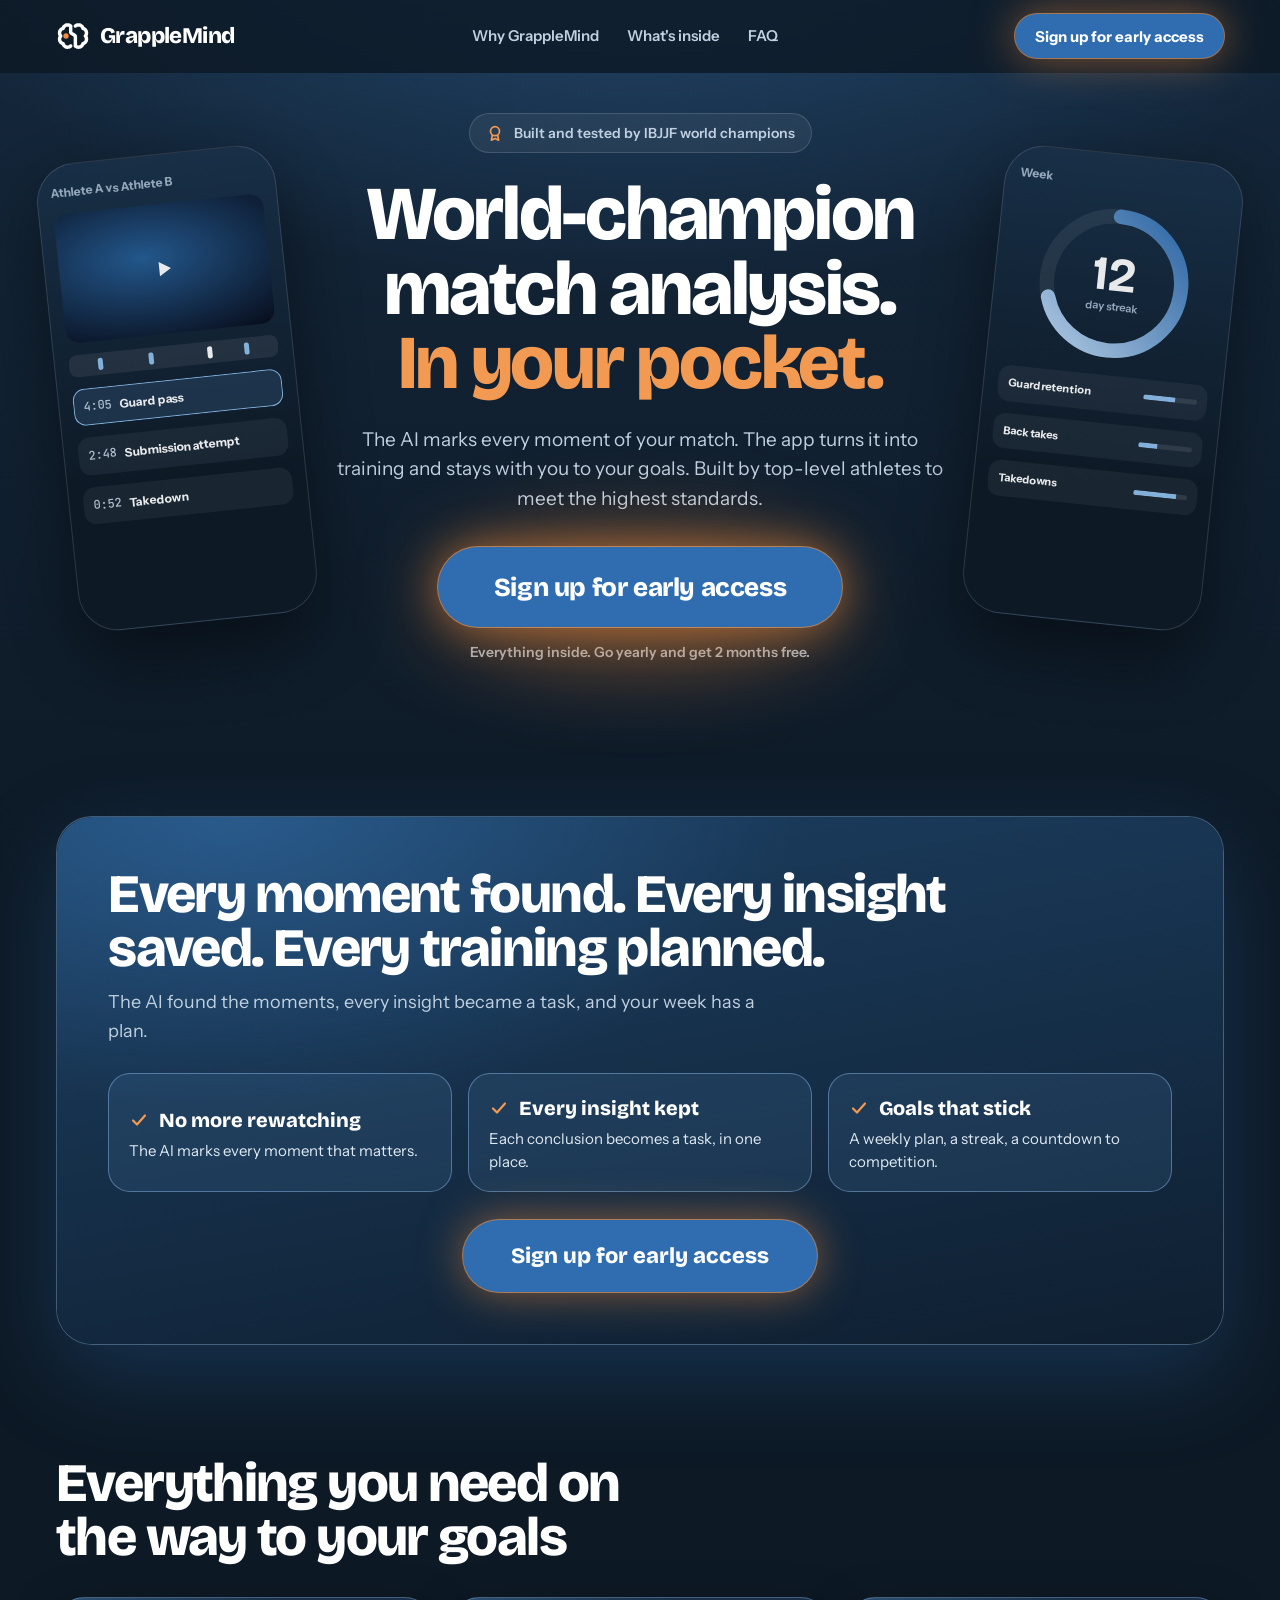
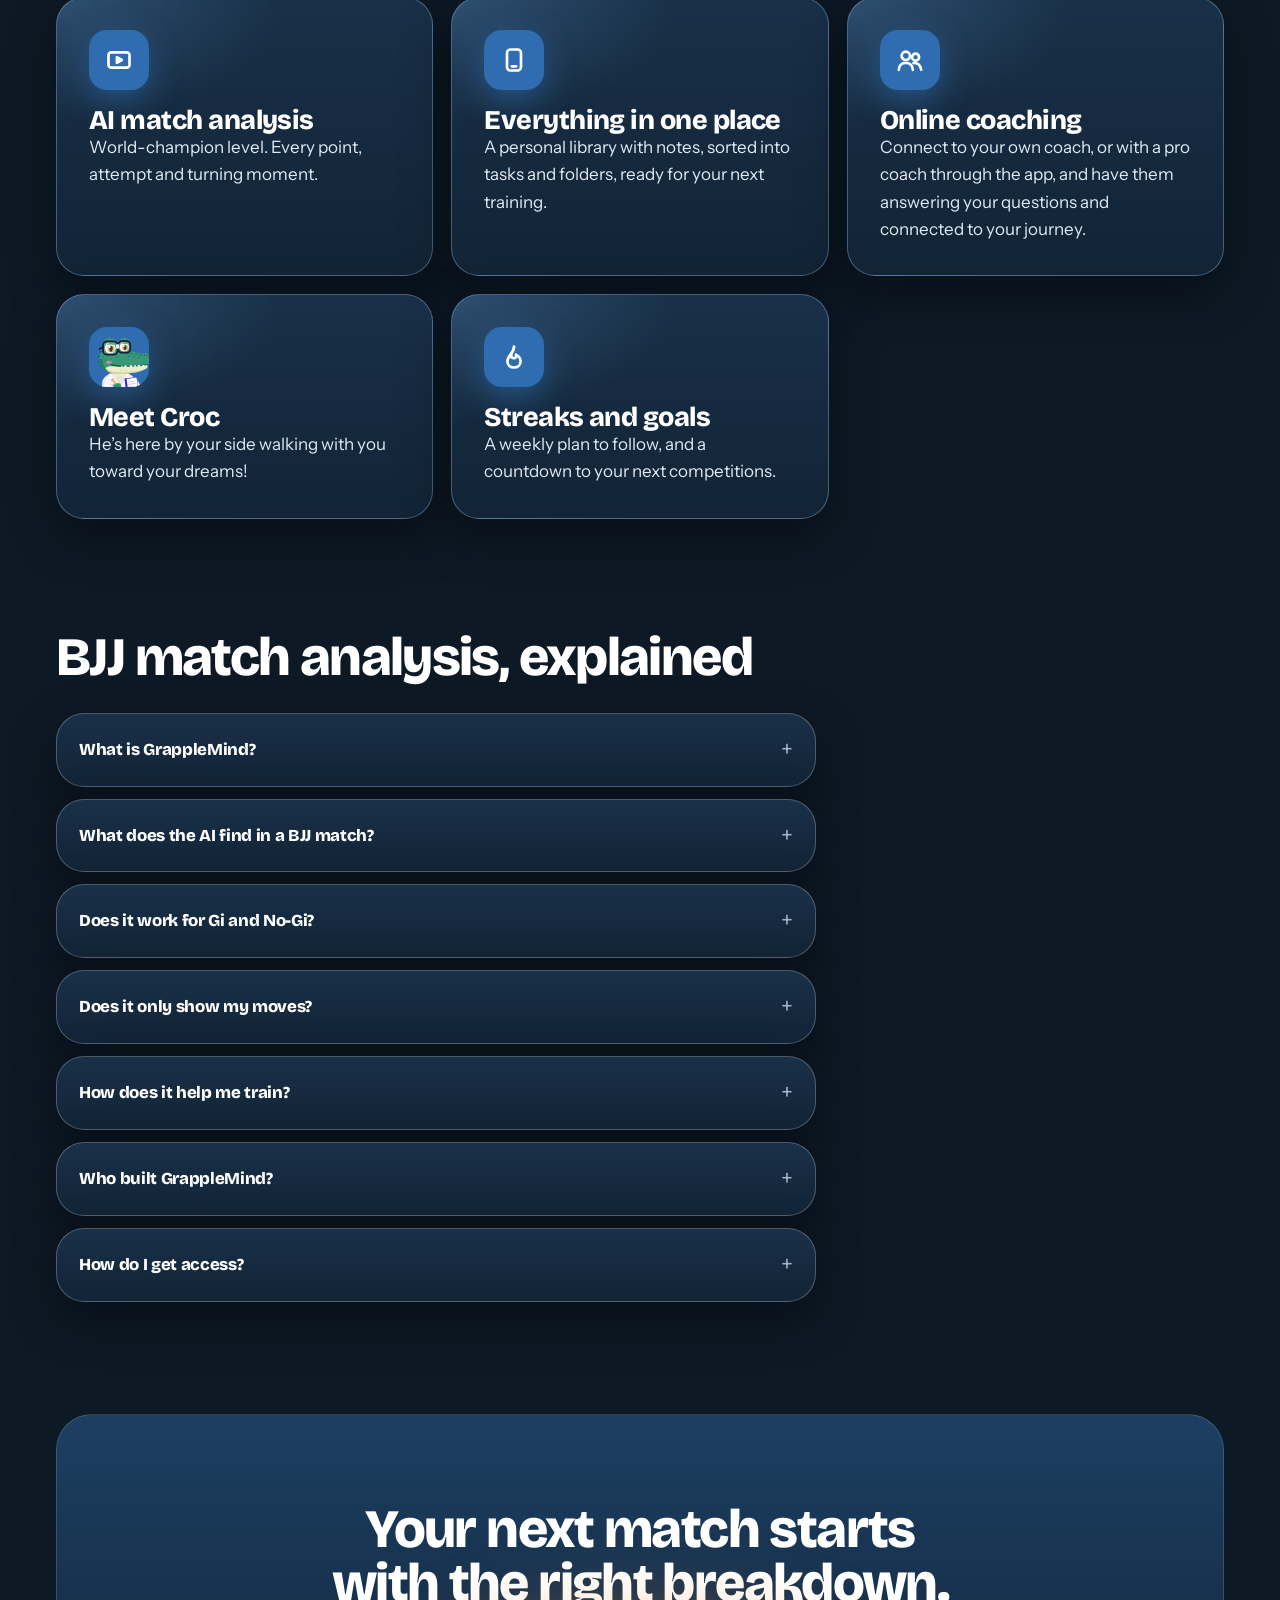
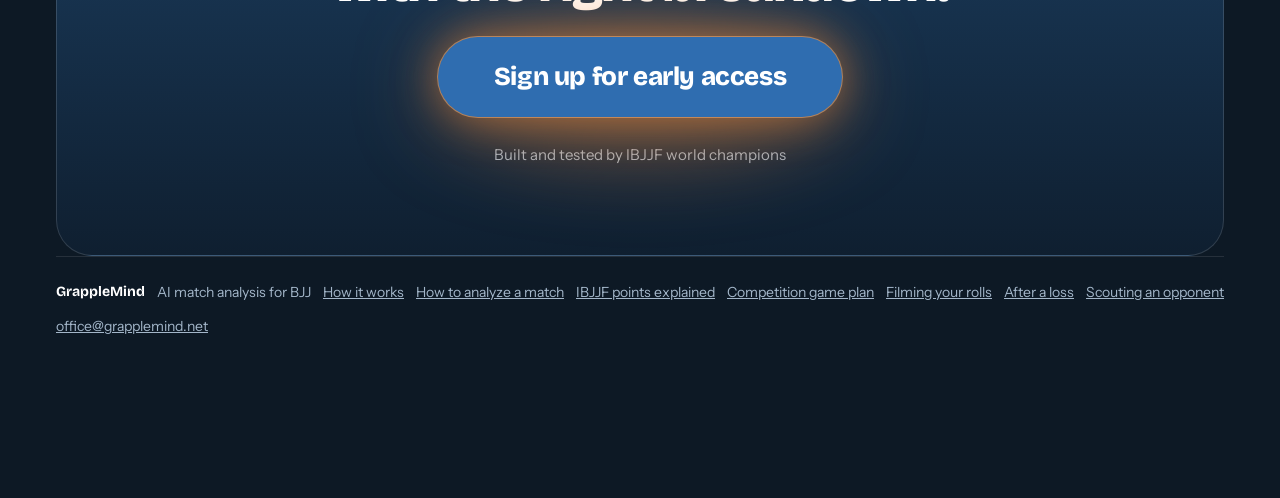
==== commit a814fa0c: "The new GrappleMind logo: the header mark on all eight pages, the site icon and the share picture (A" ====
--- a/index.html
+++ b/index.html
@@ -16,6 +16,7 @@
 <link rel="canonical" href="https://grapplemind.net/">
 <meta name="robots" content="index, follow, max-image-preview:large">
 <meta name="google-site-verification" content="oQMGC3H673FT-9QRJowRnV9XY1MsQq0Cfc3tOooZmzQ">
+<meta name="google-site-verification" content="B2HKZWZtb0uAfqk_cFrY_We1EWzEgvDX-seAJOgi7Vs">
 <meta property="og:type" content="website">
 <meta property="og:site_name" content="GrappleMind">
 <meta property="og:url" content="https://grapplemind.net/">
@@ -502,7 +503,7 @@
 <div class="wrap">
 <div class="top__row">
 <a class="brand" href="#join" aria-label="GrappleMind, back to the top">
-<svg width="34" height="34" viewBox="0 0 60 60" fill="none" stroke-linecap="round" stroke-linejoin="round" aria-hidden="true"><path d="M20 6H10C7.8 6 6 7.8 6 10V20M40 6H50C52.2 6 54 7.8 54 10V20M6 40V50C6 52.2 7.8 54 10 54H20M54 40V50C54 52.2 52.2 54 50 54H40" stroke="currentColor" stroke-width="4"/><path d="M30 19A11 11 0 0 0 19 30" stroke="currentColor" stroke-width="3.5"/><path d="M30 41A11 11 0 0 0 41 30" stroke="var(--mark)" stroke-width="3.5"/><circle cx="30" cy="30" r="4" fill="var(--mark)"/></svg>
+<svg width="34" height="34" viewBox="0 0 100 100" fill="none" aria-hidden="true"><path d="M32.7 12.2 L36.7 12.4 L41.1 13.6 L44.1 15.1 L45.6 16.1 L47.3 17.7 L47.8 18.5 L48.2 19.9 L48.2 37.9 L49.6 38.9 L53.7 41.0 L57.4 43.2 L60.2 46.0 L60.8 46.9 L61.7 49.0 L62.0 50.3 L62.0 76.7 L63.0 77.2 L65.0 77.7 L67.3 77.7 L69.4 77.1 L70.7 76.4 L73.1 74.1 L73.7 73.2 L74.1 72.4 L74.6 70.7 L75.3 69.4 L76.5 68.2 L79.8 67.0 L80.9 66.3 L82.9 64.4 L83.8 63.0 L84.5 60.8 L84.5 59.8 L84.6 59.6 L84.5 57.6 L84.2 56.4 L83.5 54.7 L82.3 53.3 L81.4 51.6 L81.2 49.1 L81.8 47.5 L83.2 45.9 L83.9 44.5 L84.6 41.6 L84.5 39.3 L84.1 37.9 L83.5 36.7 L82.1 34.9 L80.2 33.4 L79.0 32.8 L77.4 32.4 L76.4 31.8 L75.2 30.6 L74.6 29.4 L74.1 27.8 L73.1 26.0 L71.8 24.5 L69.4 23.1 L67.0 22.5 L64.1 22.6 L61.5 23.6 L59.6 25.1 L58.7 25.6 L57.6 25.9 L55.6 25.7 L53.8 24.8 L52.7 23.5 L51.9 21.7 L51.9 19.9 L52.4 18.5 L52.8 17.7 L54.6 16.1 L56.8 14.6 L59.0 13.6 L62.6 12.5 L64.7 12.4 L64.8 12.2 L67.5 12.2 L67.6 12.4 L70.3 12.7 L73.1 13.6 L75.0 14.5 L78.3 16.7 L80.2 18.6 L81.4 20.1 L82.3 21.4 L83.2 23.3 L83.6 23.8 L86.0 25.0 L88.3 26.8 L90.3 28.7 L92.3 31.6 L93.2 33.4 L94.1 35.9 L94.7 39.0 L94.7 43.0 L94.6 43.2 L94.3 45.6 L93.7 47.5 L92.5 50.0 L94.0 53.6 L94.7 57.1 L94.7 61.1 L94.1 64.2 L93.2 66.7 L92.3 68.5 L90.3 71.5 L88.3 73.4 L87.0 74.4 L84.9 75.8 L83.6 76.4 L83.2 76.8 L82.0 79.2 L80.2 81.5 L78.6 83.2 L75.8 85.2 L73.4 86.4 L70.3 87.5 L67.6 87.8 L67.5 87.9 L63.5 87.8 L60.8 87.2 L58.3 86.3 L56.8 85.5 L54.0 83.6 L53.0 82.6 L52.4 81.7 L51.9 80.4 L51.9 51.9 L49.9 50.4 L46.2 48.7 L42.7 46.6 L40.2 44.2 L39.5 43.2 L38.7 41.7 L38.2 39.5 L38.2 23.5 L36.1 22.6 L35.3 22.6 L35.2 22.5 L32.2 22.6 L30.8 23.1 L29.0 24.1 L28.2 24.7 L26.5 26.9 L25.0 30.6 L23.3 32.1 L21.1 32.8 L19.1 34.0 L18.0 34.9 L16.8 36.4 L15.8 38.7 L15.5 41.6 L16.2 44.5 L17.0 45.9 L18.3 47.5 L18.8 48.5 L18.9 51.0 L18.2 52.8 L17.0 54.3 L15.9 56.4 L15.5 58.6 L15.6 60.8 L16.1 62.3 L16.8 63.8 L18.5 65.7 L20.4 67.0 L23.6 68.2 L24.8 69.4 L25.6 70.7 L26.0 72.4 L26.5 73.2 L27.0 74.1 L29.4 76.4 L30.8 77.1 L32.8 77.7 L35.2 77.7 L37.9 76.9 L40.2 75.2 L41.4 74.6 L42.7 74.3 L44.5 74.4 L46.3 75.3 L47.8 77.1 L48.2 78.4 L48.2 80.2 L47.8 81.7 L47.2 82.6 L46.2 83.6 L44.1 85.1 L42.2 86.1 L39.3 87.2 L36.7 87.8 L35.5 87.8 L35.3 87.9 L32.7 87.9 L28.8 87.2 L26.8 86.4 L24.4 85.2 L21.6 83.2 L18.8 80.1 L17.4 78.0 L17.0 76.8 L16.5 76.4 L14.2 75.2 L11.8 73.4 L9.3 70.7 L7.8 68.5 L6.9 66.7 L6.0 64.2 L5.4 61.1 L5.4 57.1 L5.6 57.0 L5.9 54.6 L6.8 51.9 L7.7 50.3 L6.2 46.6 L5.4 43.0 L5.6 37.9 L6.0 35.9 L6.9 33.4 L8.2 30.9 L9.9 28.7 L11.9 26.6 L13.3 25.6 L14.6 24.7 L16.5 23.8 L17.0 23.3 L17.9 21.4 L18.8 20.1 L19.9 18.6 L21.9 16.7 L24.1 15.1 L27.0 13.6 L29.9 12.7 L32.5 12.4Z" fill="currentColor"/><circle cx="29.38" cy="50.08" r="7.88" fill="var(--mark)"/></svg>
 <span class="brand__name">GrappleMind</span>
 </a>
 <nav class="nav" aria-label="Sections">
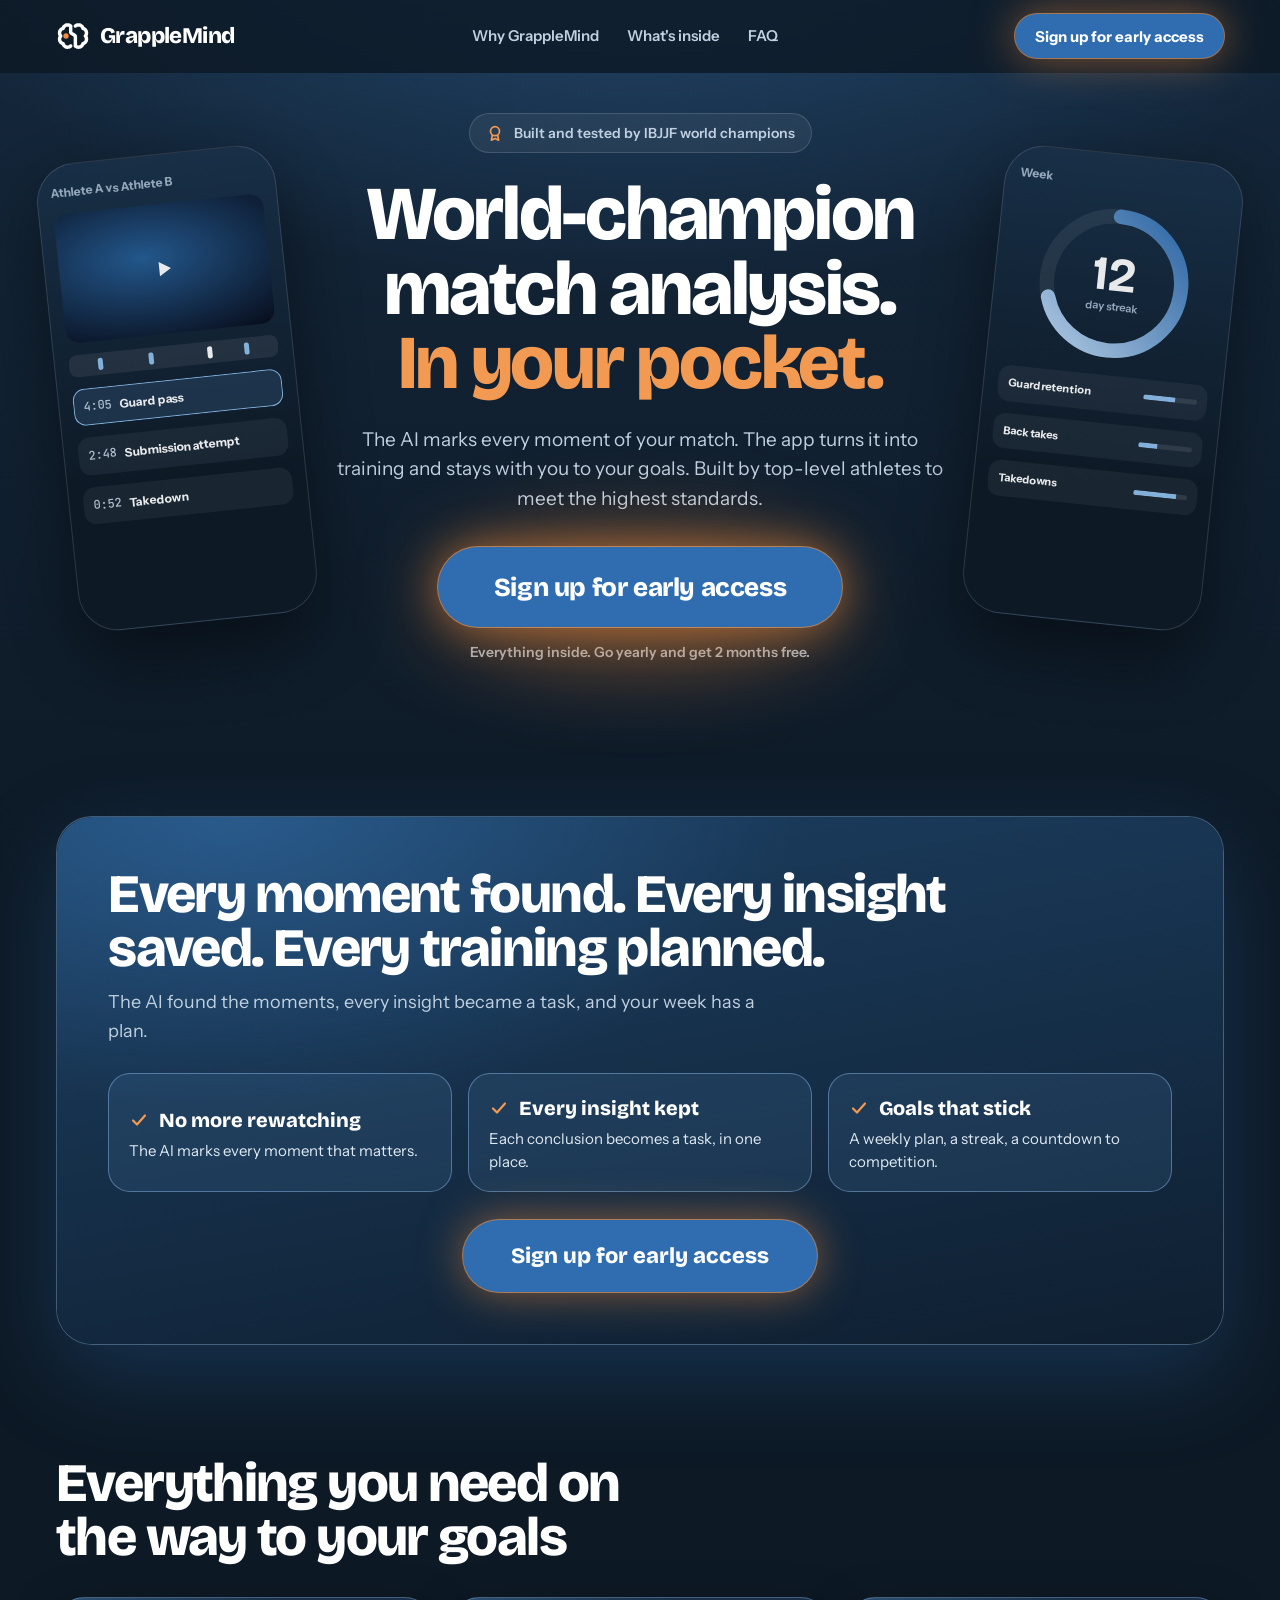
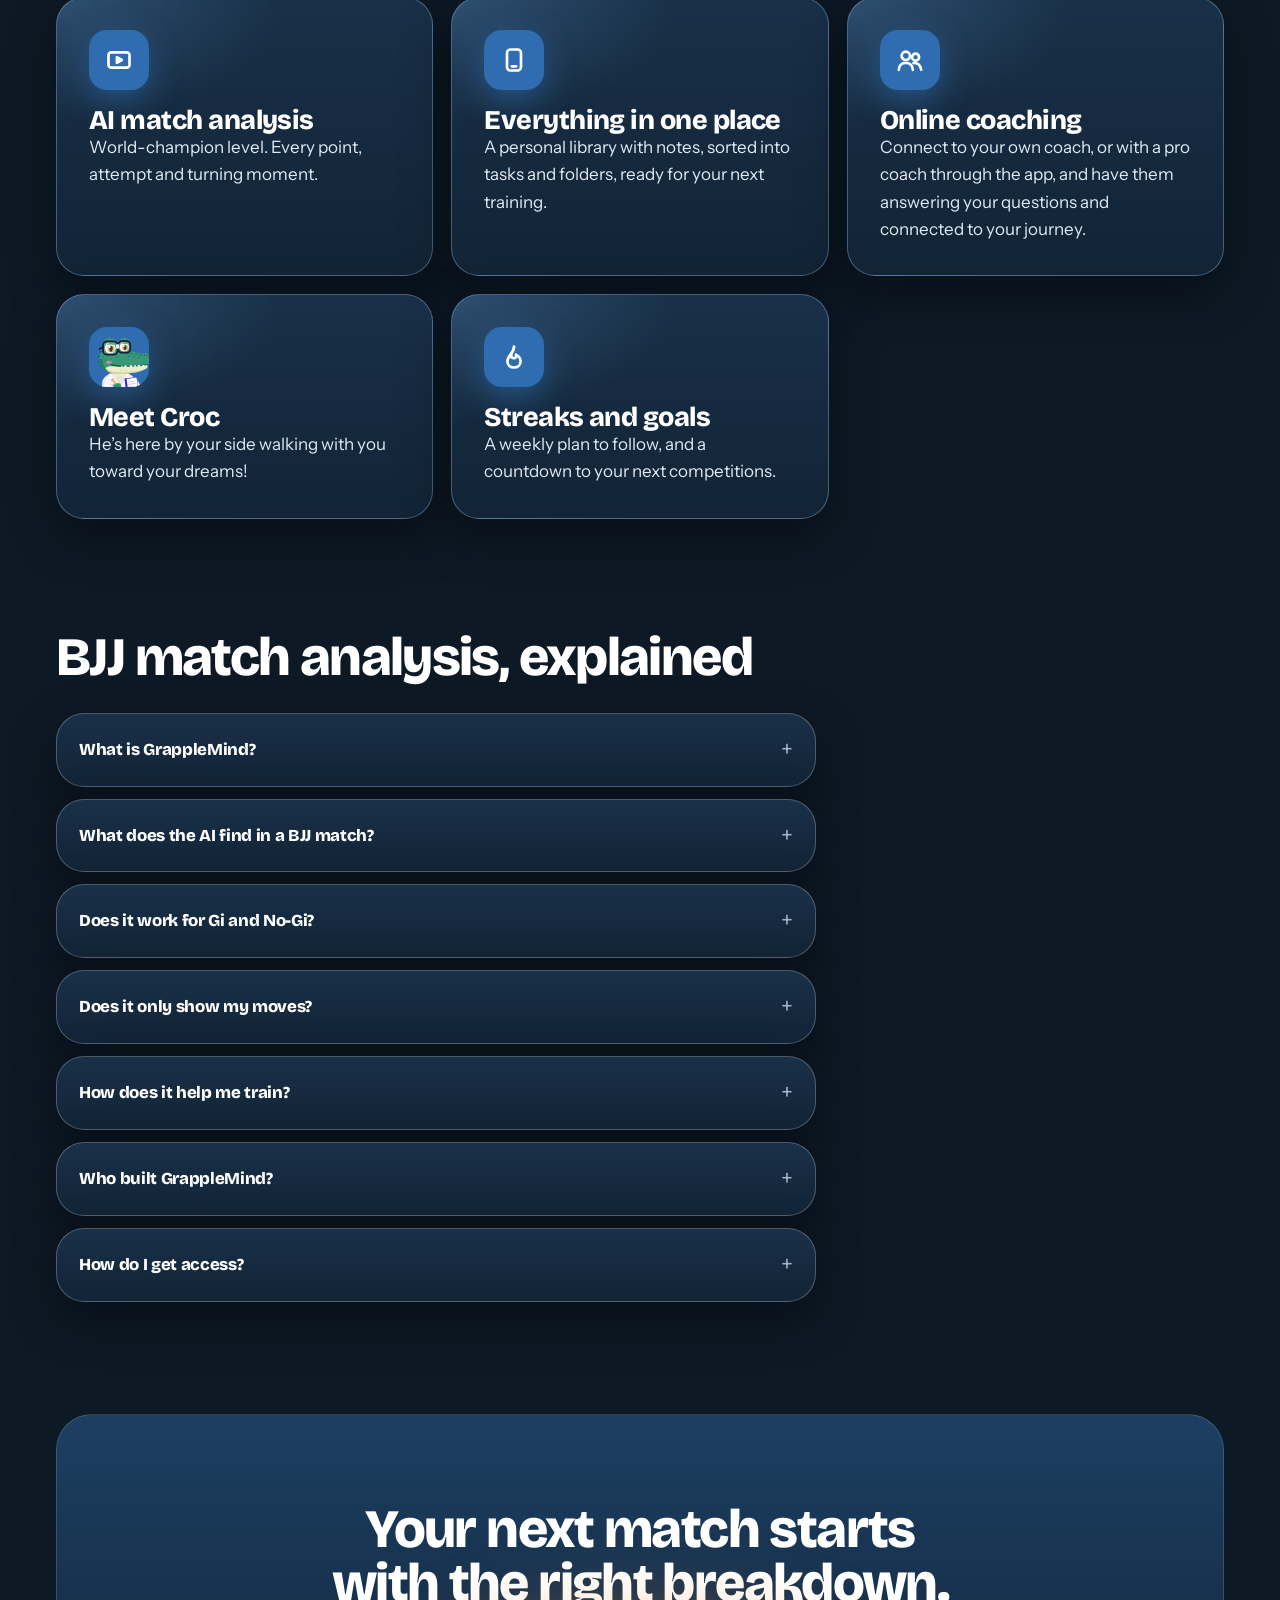
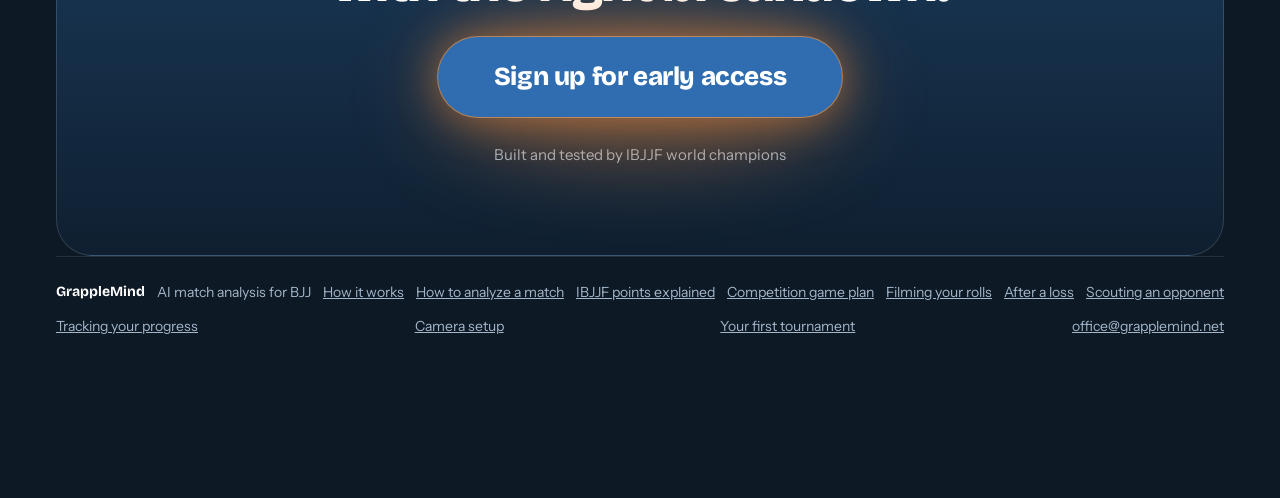
==== commit 51362284: "Add three guides: track your BJJ progress, BJJ camera setup, your first BJJ tournament Wording from " ====
--- a/index.html
+++ b/index.html
@@ -41,6 +41,7 @@
       "@type": "Organization",
       "@id": "https://grapplemind.net/#org",
       "name": "GrappleMind",
+      "alternateName": "Matsense",
       "url": "https://grapplemind.net/",
       "email": "office@grapplemind.net",
       "logo": "https://grapplemind.net/icon-512.png"
@@ -640,7 +641,7 @@
 </div>
 <p>Built and tested by IBJJF world champions</p>
 </div>
-<footer class="foot"><b>GrappleMind</b><span>AI match analysis for BJJ</span><a href="/how-it-works/">How it works</a><a href="/how-to-analyze-bjj-matches/">How to analyze a match</a><a href="/ibjjf-points-explained/">IBJJF points explained</a><a href="/bjj-competition-game-plan/">Competition game plan</a><a href="/how-to-film-bjj-rolls/">Filming your rolls</a><a href="/learn-from-a-bjj-loss/">After a loss</a><a href="/scout-bjj-opponents/">Scouting an opponent</a><a href="mailto:office@grapplemind.net">office@grapplemind.net</a></footer>
+<footer class="foot"><b>GrappleMind</b><span>AI match analysis for BJJ</span><a href="/how-it-works/">How it works</a><a href="/how-to-analyze-bjj-matches/">How to analyze a match</a><a href="/ibjjf-points-explained/">IBJJF points explained</a><a href="/bjj-competition-game-plan/">Competition game plan</a><a href="/how-to-film-bjj-rolls/">Filming your rolls</a><a href="/learn-from-a-bjj-loss/">After a loss</a><a href="/scout-bjj-opponents/">Scouting an opponent</a><a href="/track-bjj-progress/">Tracking your progress</a><a href="/bjj-camera-setup/">Camera setup</a><a href="/first-bjj-tournament/">Your first tournament</a><a href="mailto:office@grapplemind.net">office@grapplemind.net</a></footer>
 </div>
 </section>
 </main>
@@ -651,7 +652,9 @@
 <script>
 (() => {
 const SIGNUP_ENDPOINT = null;
-const WAITLIST_ENDPOINT = "https://script.google.com/macros/s/AKfycbw0eqxpmlF88UU0XOZQiXmJMPq1l6-O_tmnvPFETQLZRrY-ob1is7A3keg4ML9p27YG/exec";
+// Signups go to the beta (Meitar, 2026-11-23): it keeps the list, sends the welcome email and tells the team.
+// The Google Apps Script that did this before stopped answering (its address says "page not found").
+const WAITLIST_ENDPOINT = "https://beta.grapplemind.net/api/early-access";
 const reduced = matchMedia("(prefers-reduced-motion: reduce)").matches;
 const $ = (s) => document.querySelector(s);
 const emailOk = (v) => /^[^\s@]+@[^\s@]+\.[^\s@]+$/.test(v.trim());
@@ -700,6 +703,7 @@
 }
 }
 $("#earlyDone").textContent = "You're on the list. We'll email you when the beta opens.";
+if (WAITLIST_ENDPOINT && typeof gtag === "function") gtag("event", "generate_lead", { method: "early_access_form" });
 emailErr.hidden = true;
 $("#earlyRow").hidden = true;
 $("#earlyDone").hidden = false;
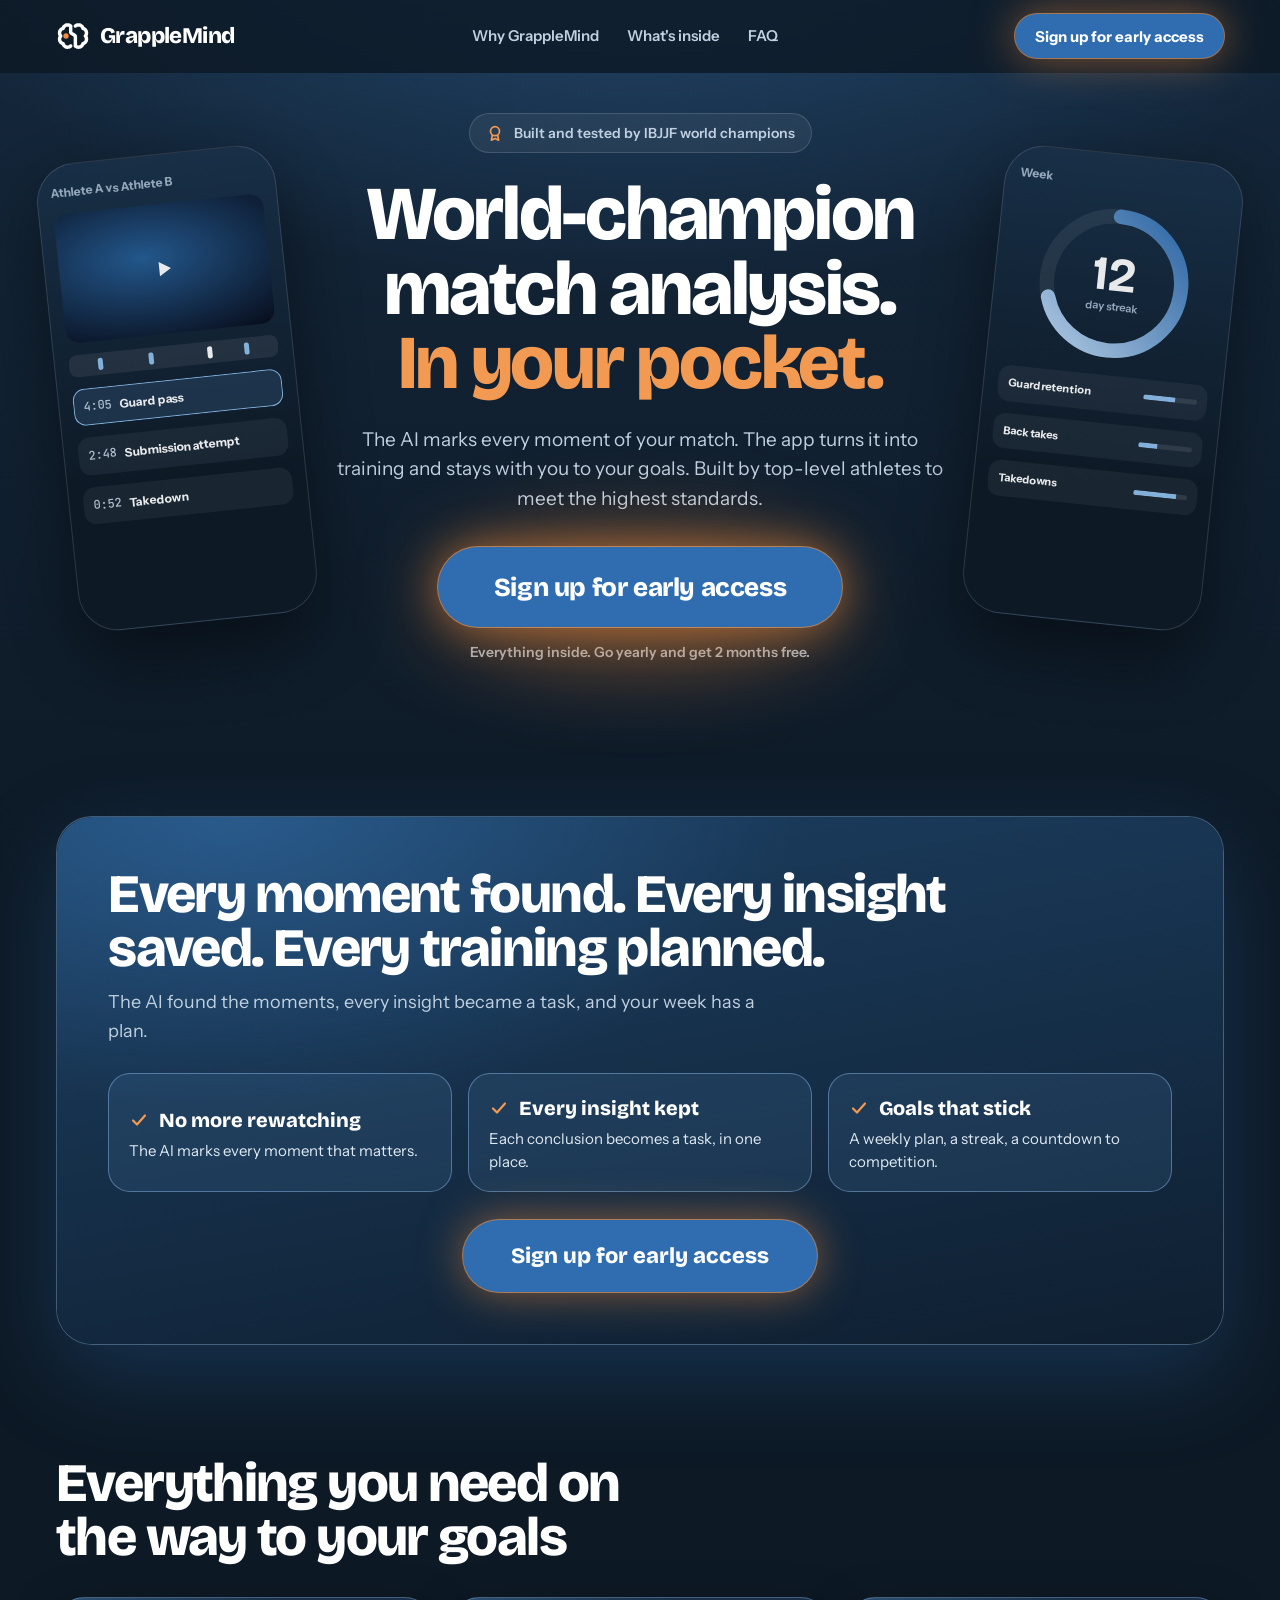
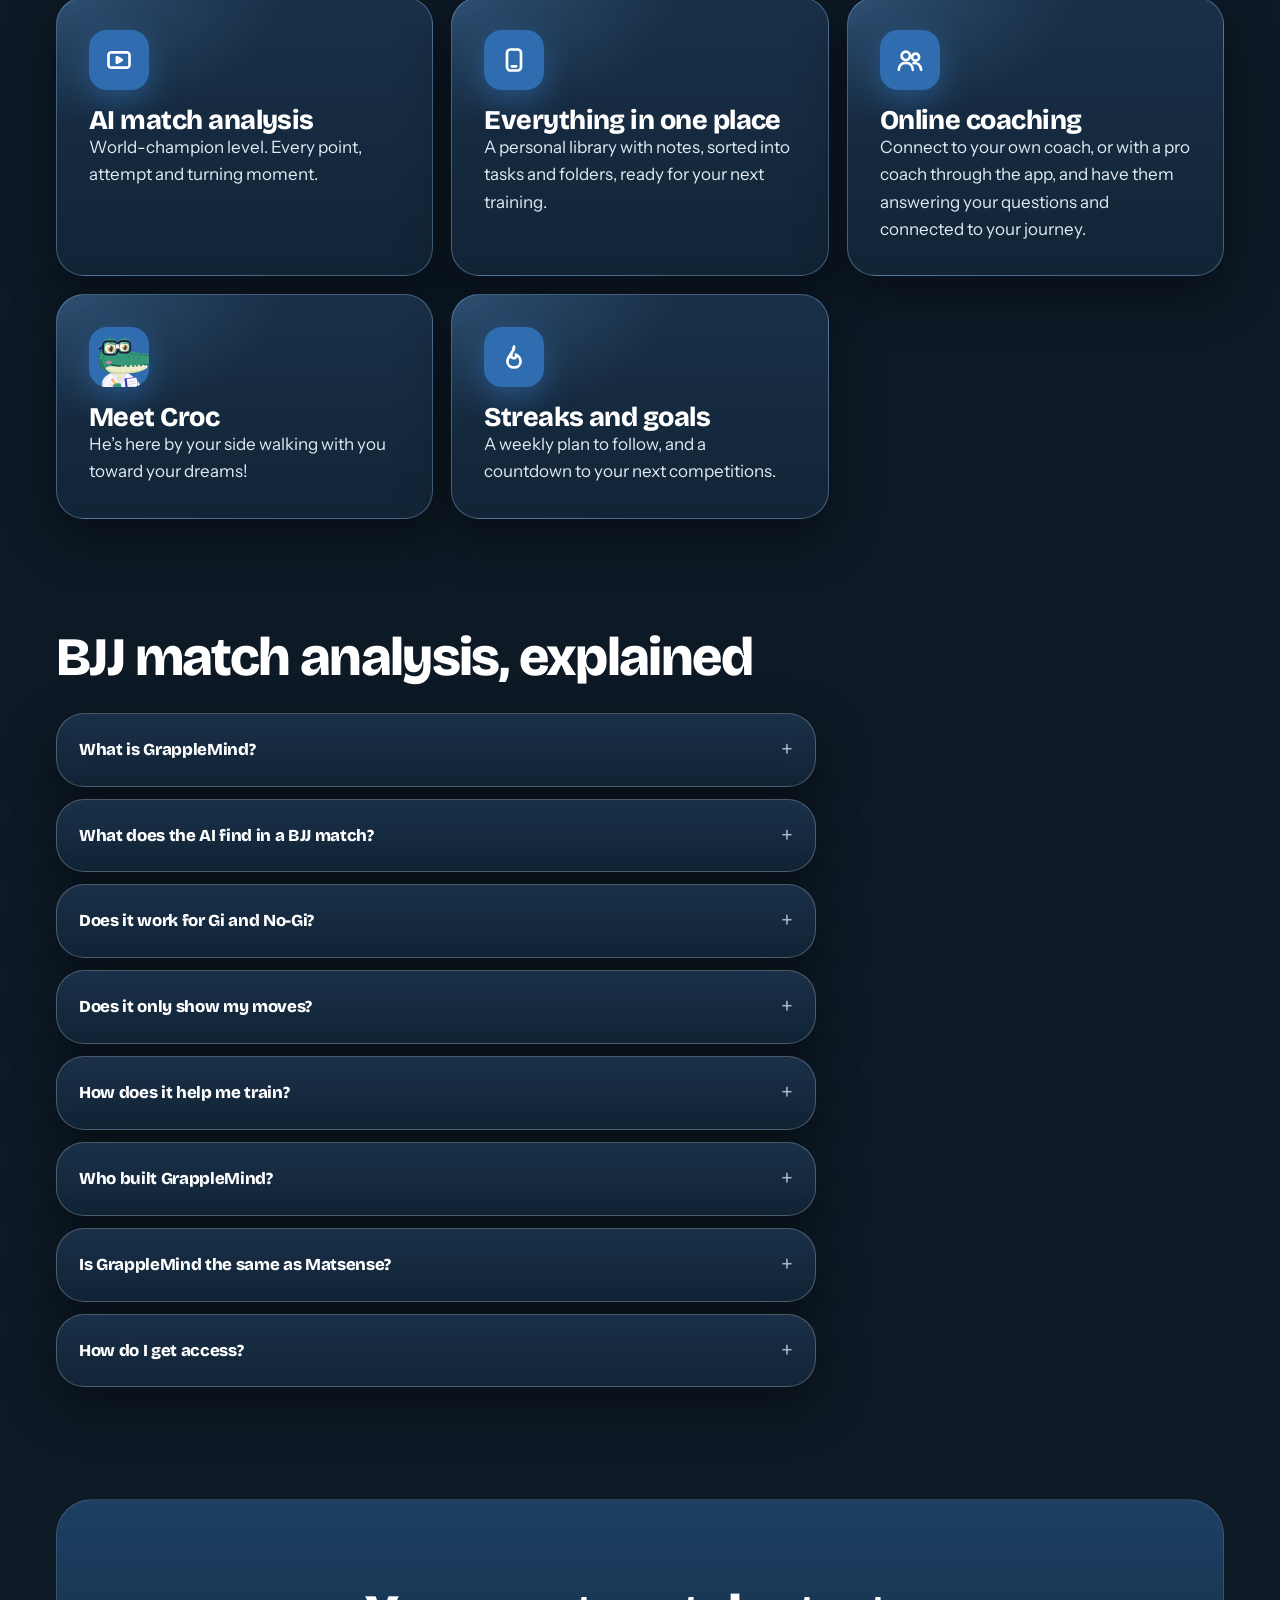
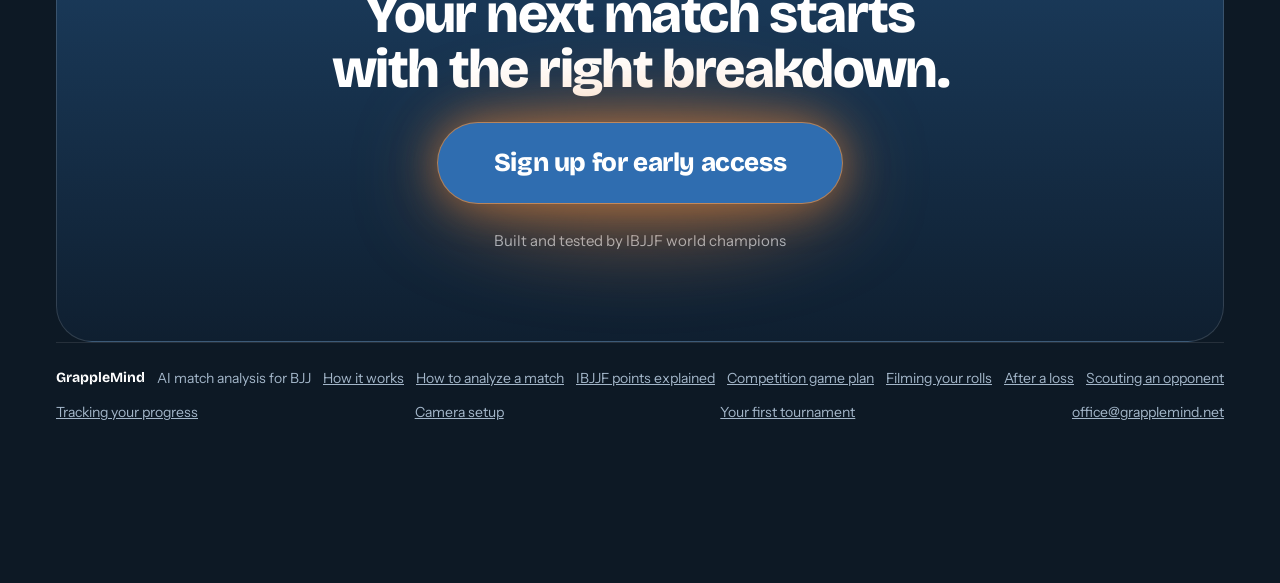
==== commit 410544b7: "Wording edits to live pages from the drafts doc IBJJF page title, H1 and first H2 aimed at 'BJJ poin" ====
--- a/index.html
+++ b/index.html
@@ -116,6 +116,14 @@
         },
         {
           "@type": "Question",
+          "name": "Is GrappleMind the same as Matsense?",
+          "acceptedAnswer": {
+            "@type": "Answer",
+            "text": "Yes. Matsense changed its name to GrappleMind in November 2026. It is the same app and the same team."
+          }
+        },
+        {
+          "@type": "Question",
           "name": "How do I get access?",
           "acceptedAnswer": {
             "@type": "Answer",
@@ -626,6 +634,7 @@
 <details class="card faq__item"><summary><h3>Does it only show my moves?</h3></summary><p>No. It marks what both athletes did. If your opponent passed your guard, you see that moment too, because that is exactly what you need to learn from.</p></details>
 <details class="card faq__item"><summary><h3>How does it help me train?</h3></summary><p>Every insight you take from a match becomes a task in your personal library. The app builds a weekly training plan with a streak and a countdown to your next competition, and you can connect with a coach to review your matches together.</p></details>
 <details class="card faq__item"><summary><h3>Who built GrappleMind?</h3></summary><p>GrappleMind is built and tested by IBJJF world champions who review their own matches this way, so the analysis matches how top competitors actually study.</p></details>
+<details class="card faq__item"><summary><h3>Is GrappleMind the same as Matsense?</h3></summary><p>Yes. Matsense changed its name to GrappleMind in November 2026. It is the same app and the same team.</p></details>
 <details class="card faq__item"><summary><h3>How do I get access?</h3></summary><p>Sign up for early access on this page. Going yearly gets you 2 months free.</p></details>
 </div>
 </div>
